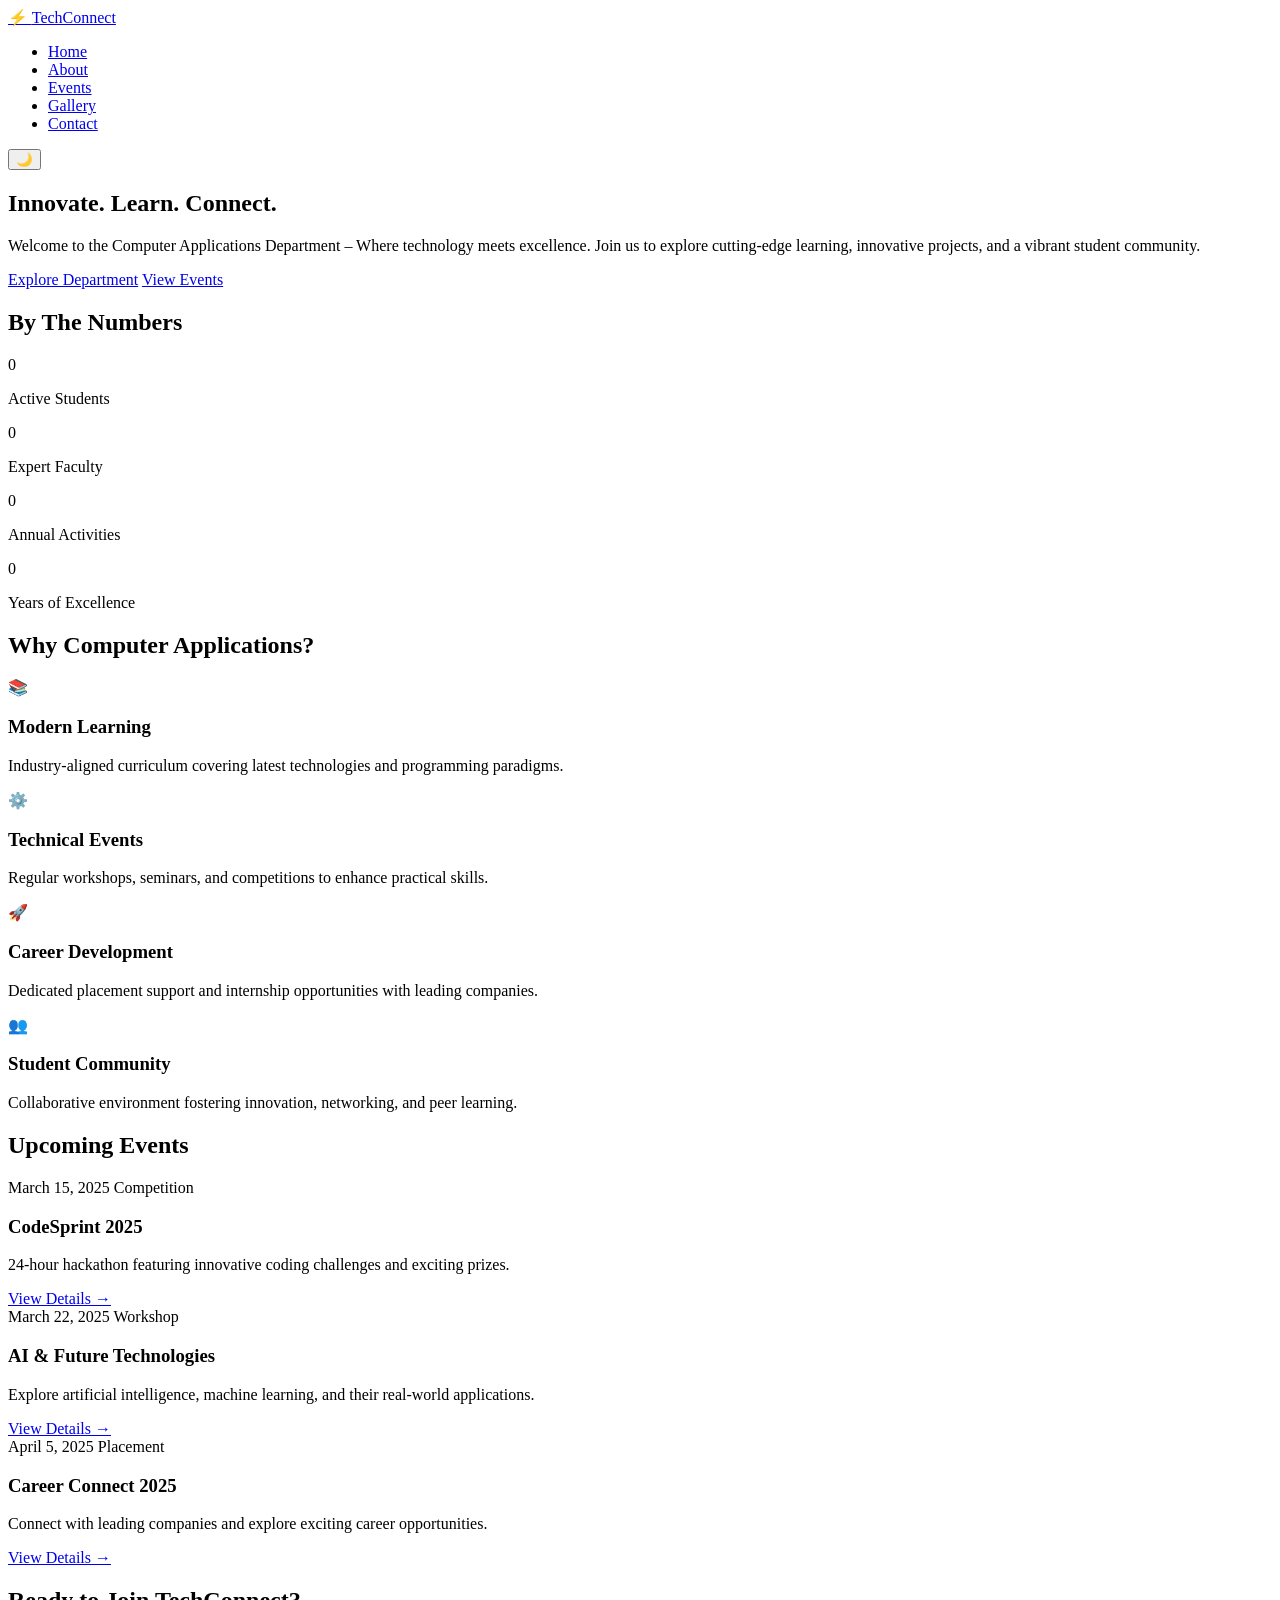
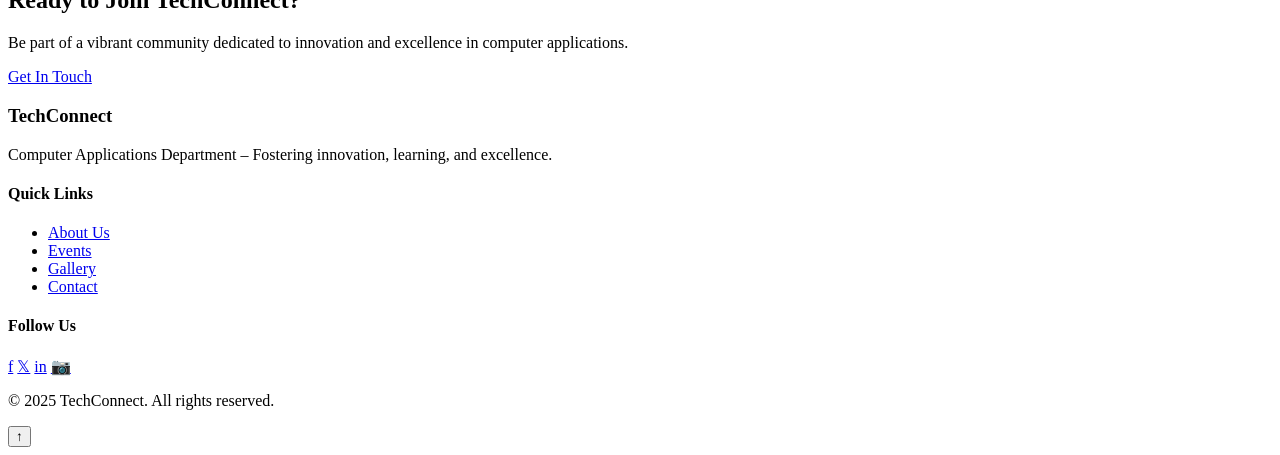
==== index.html @ 6aa0f074 "Add files via upload" ====
<!DOCTYPE html>
<html lang="en">
<head>
    <meta charset="UTF-8">
    <meta name="viewport" content="width=device-width, initial-scale=1.0">
    <meta name="description" content="TechConnect - Interactive Computer Applications Department Website. Explore events, gallery, and join our community.">
    <meta name="keywords" content="Computer Applications, Department, Events, Gallery, Technology">
    <meta property="og:title" content="TechConnect - Computer Applications Department">
    <meta property="og:description" content="Interactive Computer Applications Department Website">
    
    <title>TechConnect - Home | Computer Applications Department</title>
    <link rel="stylesheet" href="css/style.css">
</head>
<body>
    <!-- HEADER / NAVIGATION -->
    <header class="header">
        <nav class="navbar">
            <div class="nav-container">
                <!-- Logo -->
                <div class="nav-logo">
                    <a href="index.html">
                        <span class="logo-icon">⚡</span>
                        <span class="logo-text">TechConnect</span>
                    </a>
                </div>

                <!-- Navigation Links -->
                <ul class="nav-menu">
                    <li class="nav-item">
                        <a href="index.html" class="nav-link active">Home</a>
                    </li>
                    <li class="nav-item">
                        <a href="about.html" class="nav-link">About</a>
                    </li>
                    <li class="nav-item">
                        <a href="events.html" class="nav-link">Events</a>
                    </li>
                    <li class="nav-item">
                        <a href="gallery.html" class="nav-link">Gallery</a>
                    </li>
                    <li class="nav-item">
                        <a href="contact.html" class="nav-link">Contact</a>
                    </li>
                </ul>

                <!-- Theme Toggle Button -->
                <button class="theme-toggle" id="themeToggle" aria-label="Toggle dark mode">
                    🌙
                </button>

                <!-- Hamburger Menu -->
                <div class="hamburger" id="hamburger">
                    <span></span>
                    <span></span>
                    <span></span>
                </div>
            </div>
        </nav>
    </header>

    <main>
        <!-- HERO SECTION -->
        <section class="hero">
            <div class="hero-content">
                <h1 class="hero-title">Innovate. Learn. Connect.</h1>
                <p class="hero-subtitle">Welcome to the Computer Applications Department – Where technology meets excellence. Join us to explore cutting-edge learning, innovative projects, and a vibrant student community.</p>
                <div class="hero-buttons">
                    <a href="about.html" class="btn btn-primary">Explore Department</a>
                    <a href="events.html" class="btn btn-secondary">View Events</a>
                </div>
            </div>
            <div class="hero-visual">
                <div class="tech-animation">
                    <div class="tech-circle"></div>
                    <div class="tech-square"></div>
                    <div class="tech-triangle"></div>
                </div>
            </div>
        </section>

        <!-- STATISTICS SECTION -->
        <section class="statistics">
            <h2 class="section-title">By The Numbers</h2>
            <div class="stats-container">
                <div class="stat-card">
                    <div class="stat-number" data-target="500">0</div>
                    <p class="stat-label">Active Students</p>
                </div>
                <div class="stat-card">
                    <div class="stat-number" data-target="25">0</div>
                    <p class="stat-label">Expert Faculty</p>
                </div>
                <div class="stat-card">
                    <div class="stat-number" data-target="50">0</div>
                    <p class="stat-label">Annual Activities</p>
                </div>
                <div class="stat-card">
                    <div class="stat-number" data-target="10">0</div>
                    <p class="stat-label">Years of Excellence</p>
                </div>
            </div>
        </section>

        <!-- ABOUT PREVIEW SECTION -->
        <section class="about-preview">
            <h2 class="section-title">Why Computer Applications?</h2>
            <div class="preview-cards">
                <div class="preview-card">
                    <div class="card-icon">📚</div>
                    <h3>Modern Learning</h3>
                    <p>Industry-aligned curriculum covering latest technologies and programming paradigms.</p>
                </div>
                <div class="preview-card">
                    <div class="card-icon">⚙️</div>
                    <h3>Technical Events</h3>
                    <p>Regular workshops, seminars, and competitions to enhance practical skills.</p>
                </div>
                <div class="preview-card">
                    <div class="card-icon">🚀</div>
                    <h3>Career Development</h3>
                    <p>Dedicated placement support and internship opportunities with leading companies.</p>
                </div>
                <div class="preview-card">
                    <div class="card-icon">👥</div>
                    <h3>Student Community</h3>
                    <p>Collaborative environment fostering innovation, networking, and peer learning.</p>
                </div>
            </div>
        </section>

        <!-- UPCOMING EVENTS PREVIEW -->
        <section class="events-preview">
            <h2 class="section-title">Upcoming Events</h2>
            <div class="events-container">
                <div class="event-card">
                    <div class="event-image" style="background: linear-gradient(135deg, #667eea 0%, #764ba2 100%);"></div>
                    <div class="event-content">
                        <span class="event-date">March 15, 2025</span>
                        <span class="event-category">Competition</span>
                        <h3>CodeSprint 2025</h3>
                        <p>24-hour hackathon featuring innovative coding challenges and exciting prizes.</p>
                        <a href="events.html" class="btn btn-link">View Details →</a>
                    </div>
                </div>

                <div class="event-card">
                    <div class="event-image" style="background: linear-gradient(135deg, #f093fb 0%, #f5576c 100%);"></div>
                    <div class="event-content">
                        <span class="event-date">March 22, 2025</span>
                        <span class="event-category">Workshop</span>
                        <h3>AI & Future Technologies</h3>
                        <p>Explore artificial intelligence, machine learning, and their real-world applications.</p>
                        <a href="events.html" class="btn btn-link">View Details →</a>
                    </div>
                </div>

                <div class="event-card">
                    <div class="event-image" style="background: linear-gradient(135deg, #4facfe 0%, #00f2fe 100%);"></div>
                    <div class="event-content">
                        <span class="event-date">April 5, 2025</span>
                        <span class="event-category">Placement</span>
                        <h3>Career Connect 2025</h3>
                        <p>Connect with leading companies and explore exciting career opportunities.</p>
                        <a href="events.html" class="btn btn-link">View Details →</a>
                    </div>
                </div>
            </div>
        </section>

        <!-- CTA SECTION -->
        <section class="cta-section">
            <div class="cta-content">
                <h2>Ready to Join TechConnect?</h2>
                <p>Be part of a vibrant community dedicated to innovation and excellence in computer applications.</p>
                <a href="contact.html" class="btn btn-primary btn-large">Get In Touch</a>
            </div>
        </section>
    </main>

    <!-- FOOTER -->
    <footer class="footer">
        <div class="footer-content">
            <div class="footer-section">
                <h3>TechConnect</h3>
                <p>Computer Applications Department – Fostering innovation, learning, and excellence.</p>
            </div>
            <div class="footer-section">
                <h4>Quick Links</h4>
                <ul>
                    <li><a href="about.html">About Us</a></li>
                    <li><a href="events.html">Events</a></li>
                    <li><a href="gallery.html">Gallery</a></li>
                    <li><a href="contact.html">Contact</a></li>
                </ul>
            </div>
            <div class="footer-section">
                <h4>Follow Us</h4>
                <div class="social-links">
                    <a href="#" aria-label="Facebook">f</a>
                    <a href="#" aria-label="Twitter">𝕏</a>
                    <a href="#" aria-label="LinkedIn">in</a>
                    <a href="#" aria-label="Instagram">📷</a>
                </div>
            </div>
        </div>
        <div class="footer-bottom">
            <p>&copy; 2025 TechConnect. All rights reserved.</p>
        </div>
    </footer>

    <!-- Back to Top Button -->
    <button class="back-to-top" id="backToTop" aria-label="Back to top">↑</button>

    <script src="js/main.js"></script>
</body>
</html><script src="js/main.js"></script>
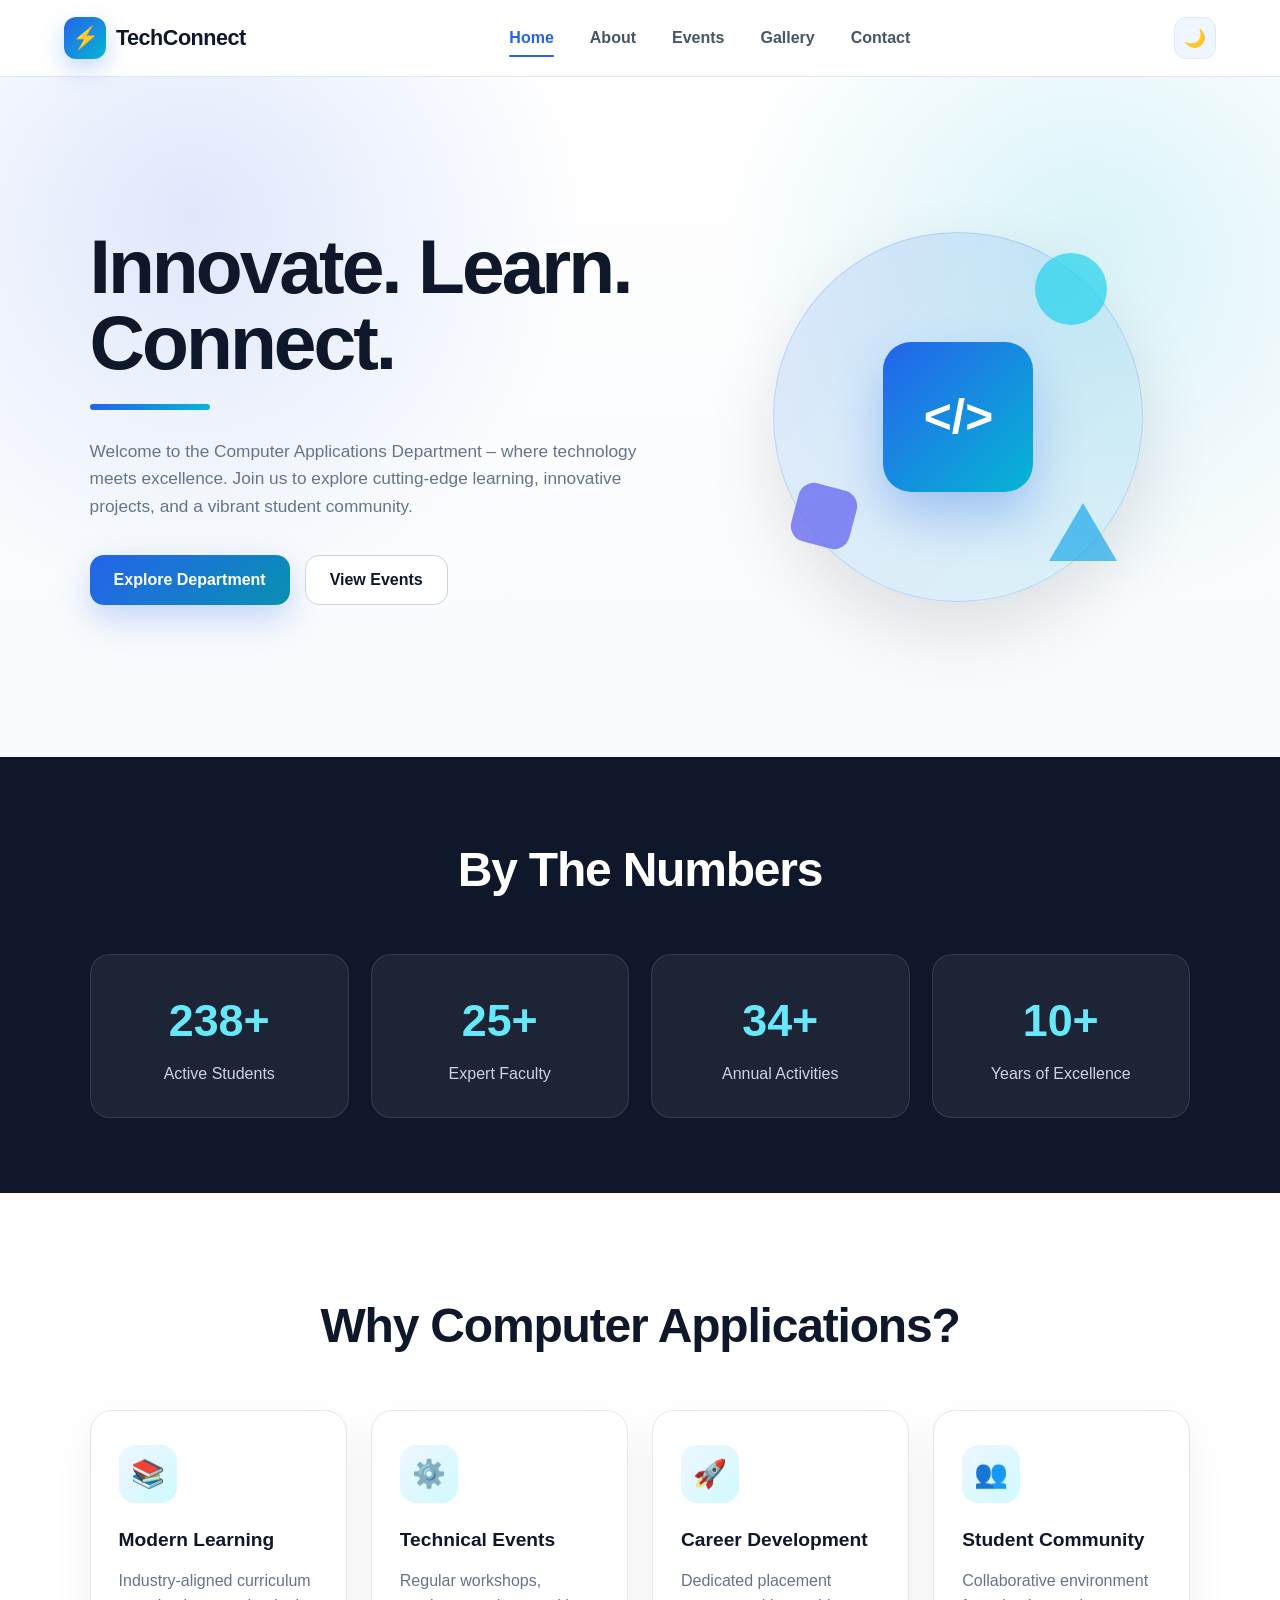
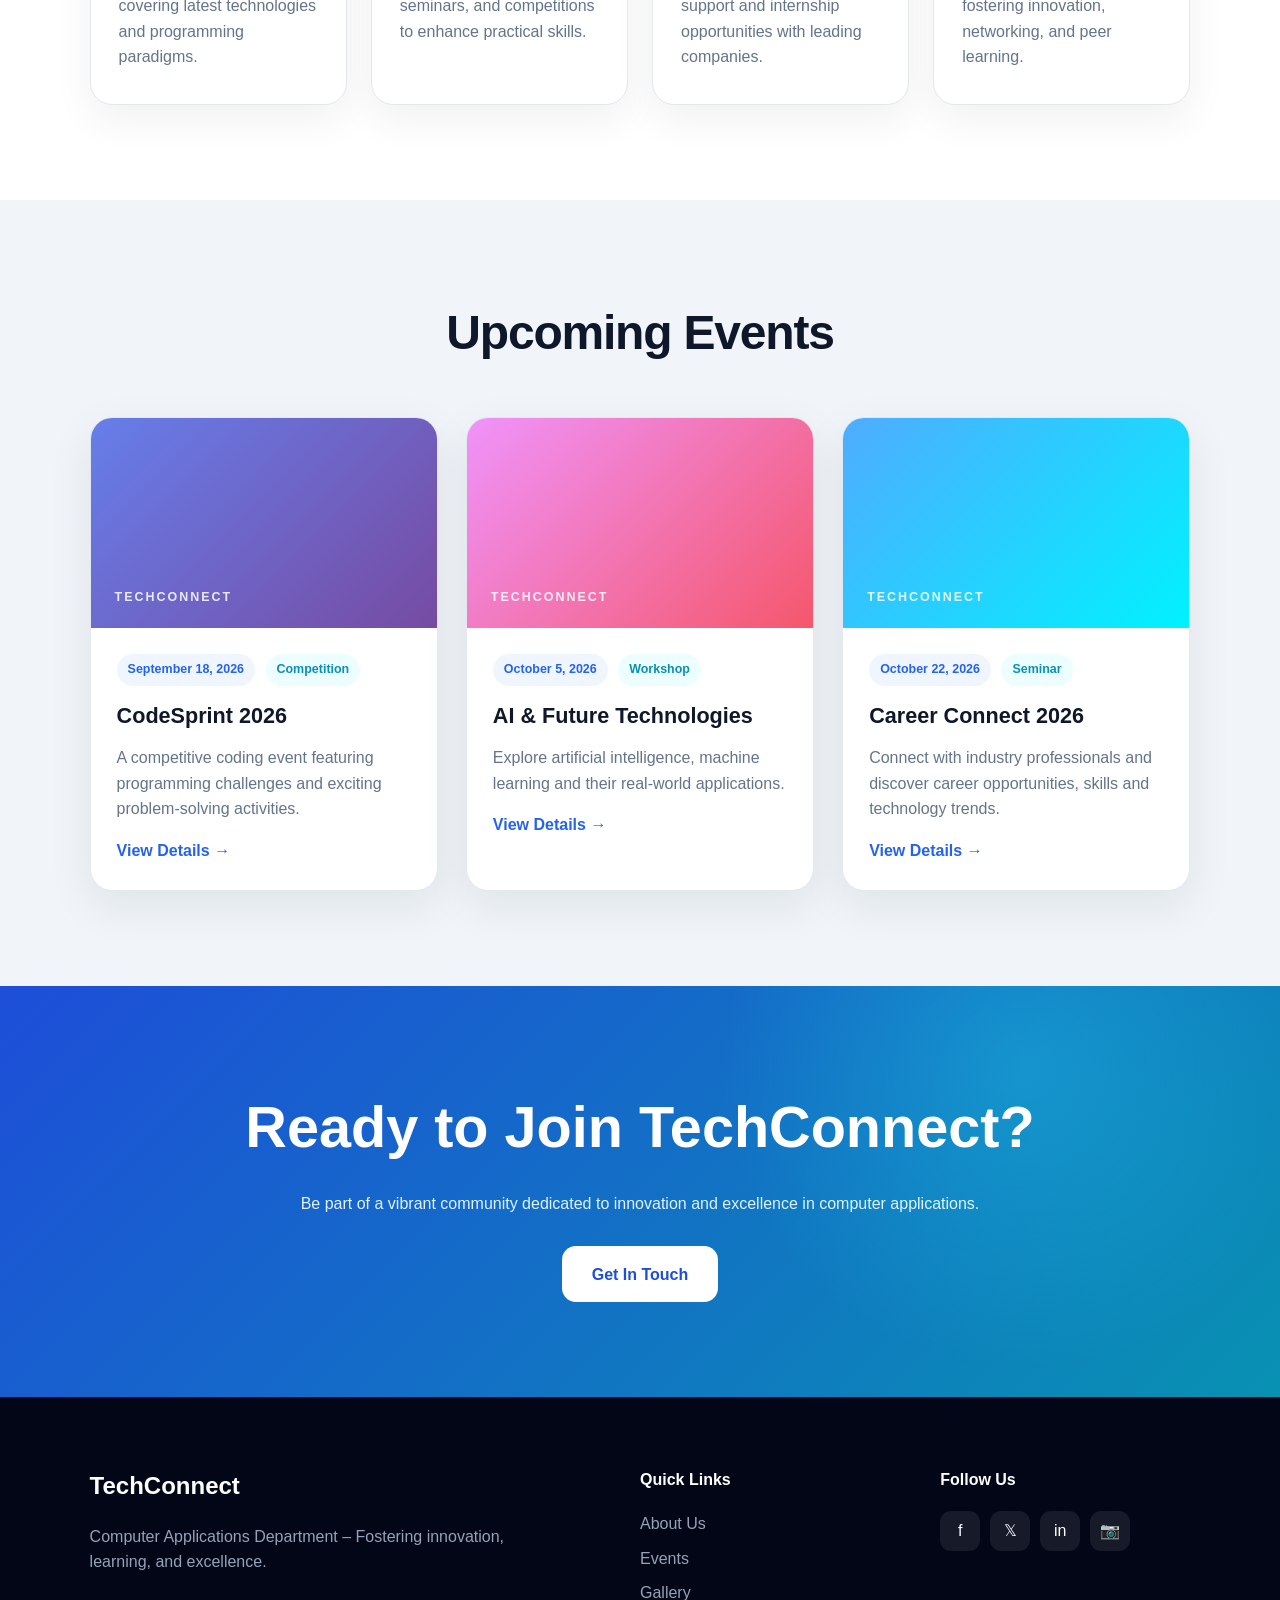
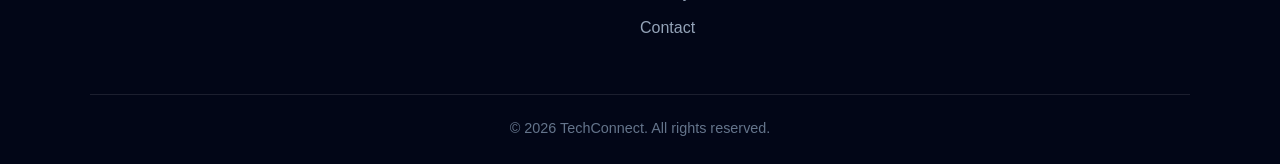
==== commit 3d600d88: "Revise index.html for updated TechConnect layout Updated index.html to reflect new content and struc" ====
--- a/index.html
+++ b/index.html
@@ -1,216 +1,747 @@
 <!DOCTYPE html>
 <html lang="en">
+
 <head>
     <meta charset="UTF-8">
-    <meta name="viewport" content="width=device-width, initial-scale=1.0">
-    <meta name="description" content="TechConnect - Interactive Computer Applications Department Website. Explore events, gallery, and join our community.">
-    <meta name="keywords" content="Computer Applications, Department, Events, Gallery, Technology">
-    <meta property="og:title" content="TechConnect - Computer Applications Department">
-    <meta property="og:description" content="Interactive Computer Applications Department Website">
-    
-    <title>TechConnect - Home | Computer Applications Department</title>
-    <link rel="stylesheet" href="css/style.css">
+
+    <meta
+        name="viewport"
+        content="width=device-width, initial-scale=1.0"
+    >
+
+    <meta
+        name="description"
+        content="TechConnect - Interactive Computer Applications Department Website. Explore events, gallery, and join our community."
+    >
+
+    <meta
+        name="keywords"
+        content="Computer Applications, Department, Events, Gallery, Technology"
+    >
+
+    <meta
+        property="og:title"
+        content="TechConnect - Computer Applications Department"
+    >
+
+    <meta
+        property="og:description"
+        content="Interactive Computer Applications Department Website"
+    >
+
+    <title>
+        TechConnect - Home | Computer Applications Department
+    </title>
+
+    <!-- GitHub Pages CSS -->
+    <link rel="stylesheet" href="style.css">
 </head>
+
+
 <body>
-    <!-- HEADER / NAVIGATION -->
+
+    <!-- ==========================================
+         HEADER / NAVIGATION
+    ========================================== -->
+
     <header class="header">
+
         <nav class="navbar">
+
             <div class="nav-container">
-                <!-- Logo -->
+
+                <!-- LOGO -->
                 <div class="nav-logo">
+
                     <a href="index.html">
-                        <span class="logo-icon">⚡</span>
-                        <span class="logo-text">TechConnect</span>
+
+                        <span class="logo-icon">
+                            ⚡
+                        </span>
+
+                        <span class="logo-text">
+                            TechConnect
+                        </span>
+
                     </a>
-                </div>
-
-                <!-- Navigation Links -->
+
+                </div>
+
+
+                <!-- NAVIGATION LINKS -->
                 <ul class="nav-menu">
+
                     <li class="nav-item">
-                        <a href="index.html" class="nav-link active">Home</a>
-                    </li>
+                        <a
+                            href="index.html"
+                            class="nav-link active"
+                        >
+                            Home
+                        </a>
+                    </li>
+
+
                     <li class="nav-item">
-                        <a href="about.html" class="nav-link">About</a>
-                    </li>
+                        <a
+                            href="about.html"
+                            class="nav-link"
+                        >
+                            About
+                        </a>
+                    </li>
+
+
                     <li class="nav-item">
-                        <a href="events.html" class="nav-link">Events</a>
-                    </li>
+                        <a
+                            href="events.html"
+                            class="nav-link"
+                        >
+                            Events
+                        </a>
+                    </li>
+
+
                     <li class="nav-item">
-                        <a href="gallery.html" class="nav-link">Gallery</a>
-                    </li>
+                        <a
+                            href="gallery.html"
+                            class="nav-link"
+                        >
+                            Gallery
+                        </a>
+                    </li>
+
+
                     <li class="nav-item">
-                        <a href="contact.html" class="nav-link">Contact</a>
-                    </li>
+                        <a
+                            href="contact.html"
+                            class="nav-link"
+                        >
+                            Contact
+                        </a>
+                    </li>
+
                 </ul>
 
-                <!-- Theme Toggle Button -->
-                <button class="theme-toggle" id="themeToggle" aria-label="Toggle dark mode">
+
+                <!-- DARK / LIGHT MODE -->
+                <button
+                    class="theme-toggle"
+                    id="themeToggle"
+                    aria-label="Toggle dark mode"
+                >
                     🌙
                 </button>
 
-                <!-- Hamburger Menu -->
-                <div class="hamburger" id="hamburger">
+
+                <!-- MOBILE MENU -->
+                <div
+                    class="hamburger"
+                    id="hamburger"
+                    aria-label="Open navigation menu"
+                >
+
                     <span></span>
                     <span></span>
                     <span></span>
-                </div>
-            </div>
+
+                </div>
+
+            </div>
+
         </nav>
+
     </header>
 
+
+
     <main>
-        <!-- HERO SECTION -->
+
+        <!-- ==========================================
+             HERO SECTION
+        ========================================== -->
+
         <section class="hero">
+
             <div class="hero-content">
-                <h1 class="hero-title">Innovate. Learn. Connect.</h1>
-                <p class="hero-subtitle">Welcome to the Computer Applications Department – Where technology meets excellence. Join us to explore cutting-edge learning, innovative projects, and a vibrant student community.</p>
+
+                <h1 class="hero-title">
+                    Innovate. Learn. Connect.
+                </h1>
+
+
+                <p class="hero-subtitle">
+                    Welcome to the Computer Applications Department –
+                    where technology meets excellence. Join us to explore
+                    cutting-edge learning, innovative projects, and a
+                    vibrant student community.
+                </p>
+
+
                 <div class="hero-buttons">
-                    <a href="about.html" class="btn btn-primary">Explore Department</a>
-                    <a href="events.html" class="btn btn-secondary">View Events</a>
-                </div>
-            </div>
+
+                    <a
+                        href="about.html"
+                        class="btn btn-primary"
+                    >
+                        Explore Department
+                    </a>
+
+
+                    <a
+                        href="events.html"
+                        class="btn btn-secondary"
+                    >
+                        View Events
+                    </a>
+
+                </div>
+
+            </div>
+
+
+            <!-- HERO VISUAL -->
             <div class="hero-visual">
+
                 <div class="tech-animation">
+
                     <div class="tech-circle"></div>
+
                     <div class="tech-square"></div>
+
                     <div class="tech-triangle"></div>
-                </div>
-            </div>
+
+                </div>
+
+            </div>
+
         </section>
 
-        <!-- STATISTICS SECTION -->
+
+
+        <!-- ==========================================
+             STATISTICS SECTION
+        ========================================== -->
+
         <section class="statistics">
-            <h2 class="section-title">By The Numbers</h2>
+
+            <h2 class="section-title">
+                By The Numbers
+            </h2>
+
+
             <div class="stats-container">
+
                 <div class="stat-card">
-                    <div class="stat-number" data-target="500">0</div>
-                    <p class="stat-label">Active Students</p>
-                </div>
+
+                    <div
+                        class="stat-number"
+                        data-target="500"
+                    >
+                        0
+                    </div>
+
+                    <p class="stat-label">
+                        Active Students
+                    </p>
+
+                </div>
+
+
                 <div class="stat-card">
-                    <div class="stat-number" data-target="25">0</div>
-                    <p class="stat-label">Expert Faculty</p>
-                </div>
+
+                    <div
+                        class="stat-number"
+                        data-target="25"
+                    >
+                        0
+                    </div>
+
+                    <p class="stat-label">
+                        Expert Faculty
+                    </p>
+
+                </div>
+
+
                 <div class="stat-card">
-                    <div class="stat-number" data-target="50">0</div>
-                    <p class="stat-label">Annual Activities</p>
-                </div>
+
+                    <div
+                        class="stat-number"
+                        data-target="50"
+                    >
+                        0
+                    </div>
+
+                    <p class="stat-label">
+                        Annual Activities
+                    </p>
+
+                </div>
+
+
                 <div class="stat-card">
-                    <div class="stat-number" data-target="10">0</div>
-                    <p class="stat-label">Years of Excellence</p>
-                </div>
-            </div>
+
+                    <div
+                        class="stat-number"
+                        data-target="10"
+                    >
+                        0
+                    </div>
+
+                    <p class="stat-label">
+                        Years of Excellence
+                    </p>
+
+                </div>
+
+            </div>
+
         </section>
 
-        <!-- ABOUT PREVIEW SECTION -->
+
+
+        <!-- ==========================================
+             ABOUT PREVIEW
+        ========================================== -->
+
         <section class="about-preview">
-            <h2 class="section-title">Why Computer Applications?</h2>
+
+            <h2 class="section-title">
+                Why Computer Applications?
+            </h2>
+
+
             <div class="preview-cards">
+
                 <div class="preview-card">
-                    <div class="card-icon">📚</div>
-                    <h3>Modern Learning</h3>
-                    <p>Industry-aligned curriculum covering latest technologies and programming paradigms.</p>
-                </div>
+
+                    <div class="card-icon">
+                        📚
+                    </div>
+
+                    <h3>
+                        Modern Learning
+                    </h3>
+
+                    <p>
+                        Industry-aligned curriculum covering latest
+                        technologies and programming paradigms.
+                    </p>
+
+                </div>
+
+
                 <div class="preview-card">
-                    <div class="card-icon">⚙️</div>
-                    <h3>Technical Events</h3>
-                    <p>Regular workshops, seminars, and competitions to enhance practical skills.</p>
-                </div>
+
+                    <div class="card-icon">
+                        ⚙️
+                    </div>
+
+                    <h3>
+                        Technical Events
+                    </h3>
+
+                    <p>
+                        Regular workshops, seminars, and competitions
+                        to enhance practical skills.
+                    </p>
+
+                </div>
+
+
                 <div class="preview-card">
-                    <div class="card-icon">🚀</div>
-                    <h3>Career Development</h3>
-                    <p>Dedicated placement support and internship opportunities with leading companies.</p>
-                </div>
+
+                    <div class="card-icon">
+                        🚀
+                    </div>
+
+                    <h3>
+                        Career Development
+                    </h3>
+
+                    <p>
+                        Dedicated placement support and internship
+                        opportunities with leading companies.
+                    </p>
+
+                </div>
+
+
                 <div class="preview-card">
-                    <div class="card-icon">👥</div>
-                    <h3>Student Community</h3>
-                    <p>Collaborative environment fostering innovation, networking, and peer learning.</p>
-                </div>
-            </div>
+
+                    <div class="card-icon">
+                        👥
+                    </div>
+
+                    <h3>
+                        Student Community
+                    </h3>
+
+                    <p>
+                        Collaborative environment fostering innovation,
+                        networking, and peer learning.
+                    </p>
+
+                </div>
+
+            </div>
+
         </section>
 
-        <!-- UPCOMING EVENTS PREVIEW -->
+
+
+        <!-- ==========================================
+             UPCOMING EVENTS
+        ========================================== -->
+
         <section class="events-preview">
-            <h2 class="section-title">Upcoming Events</h2>
+
+            <h2 class="section-title">
+                Upcoming Events
+            </h2>
+
+
             <div class="events-container">
+
+                <!-- EVENT 1 -->
                 <div class="event-card">
-                    <div class="event-image" style="background: linear-gradient(135deg, #667eea 0%, #764ba2 100%);"></div>
+
+                    <div
+                        class="event-image"
+                        style="
+                            background:
+                            linear-gradient(
+                                135deg,
+                                #667eea 0%,
+                                #764ba2 100%
+                            );
+                        "
+                    >
+                    </div>
+
+
                     <div class="event-content">
-                        <span class="event-date">March 15, 2025</span>
-                        <span class="event-category">Competition</span>
-                        <h3>CodeSprint 2025</h3>
-                        <p>24-hour hackathon featuring innovative coding challenges and exciting prizes.</p>
-                        <a href="events.html" class="btn btn-link">View Details →</a>
-                    </div>
-                </div>
-
+
+                        <span class="event-date">
+                            September 18, 2026
+                        </span>
+
+
+                        <span class="event-category">
+                            Competition
+                        </span>
+
+
+                        <h3>
+                            CodeSprint 2026
+                        </h3>
+
+
+                        <p>
+                            A competitive coding event featuring
+                            programming challenges and exciting
+                            problem-solving activities.
+                        </p>
+
+
+                        <a
+                            href="events.html"
+                            class="btn btn-link"
+                        >
+                            View Details →
+                        </a>
+
+                    </div>
+
+                </div>
+
+
+
+                <!-- EVENT 2 -->
                 <div class="event-card">
-                    <div class="event-image" style="background: linear-gradient(135deg, #f093fb 0%, #f5576c 100%);"></div>
+
+                    <div
+                        class="event-image"
+                        style="
+                            background:
+                            linear-gradient(
+                                135deg,
+                                #f093fb 0%,
+                                #f5576c 100%
+                            );
+                        "
+                    >
+                    </div>
+
+
                     <div class="event-content">
-                        <span class="event-date">March 22, 2025</span>
-                        <span class="event-category">Workshop</span>
-                        <h3>AI & Future Technologies</h3>
-                        <p>Explore artificial intelligence, machine learning, and their real-world applications.</p>
-                        <a href="events.html" class="btn btn-link">View Details →</a>
-                    </div>
-                </div>
-
+
+                        <span class="event-date">
+                            October 5, 2026
+                        </span>
+
+
+                        <span class="event-category">
+                            Workshop
+                        </span>
+
+
+                        <h3>
+                            AI & Future Technologies
+                        </h3>
+
+
+                        <p>
+                            Explore artificial intelligence,
+                            machine learning and their
+                            real-world applications.
+                        </p>
+
+
+                        <a
+                            href="events.html"
+                            class="btn btn-link"
+                        >
+                            View Details →
+                        </a>
+
+                    </div>
+
+                </div>
+
+
+
+                <!-- EVENT 3 -->
                 <div class="event-card">
-                    <div class="event-image" style="background: linear-gradient(135deg, #4facfe 0%, #00f2fe 100%);"></div>
+
+                    <div
+                        class="event-image"
+                        style="
+                            background:
+                            linear-gradient(
+                                135deg,
+                                #4facfe 0%,
+                                #00f2fe 100%
+                            );
+                        "
+                    >
+                    </div>
+
+
                     <div class="event-content">
-                        <span class="event-date">April 5, 2025</span>
-                        <span class="event-category">Placement</span>
-                        <h3>Career Connect 2025</h3>
-                        <p>Connect with leading companies and explore exciting career opportunities.</p>
-                        <a href="events.html" class="btn btn-link">View Details →</a>
-                    </div>
-                </div>
-            </div>
+
+                        <span class="event-date">
+                            October 22, 2026
+                        </span>
+
+
+                        <span class="event-category">
+                            Seminar
+                        </span>
+
+
+                        <h3>
+                            Career Connect 2026
+                        </h3>
+
+
+                        <p>
+                            Connect with industry professionals
+                            and discover career opportunities,
+                            skills and technology trends.
+                        </p>
+
+
+                        <a
+                            href="events.html"
+                            class="btn btn-link"
+                        >
+                            View Details →
+                        </a>
+
+                    </div>
+
+                </div>
+
+            </div>
+
         </section>
 
-        <!-- CTA SECTION -->
+
+
+        <!-- ==========================================
+             CALL TO ACTION
+        ========================================== -->
+
         <section class="cta-section">
+
             <div class="cta-content">
-                <h2>Ready to Join TechConnect?</h2>
-                <p>Be part of a vibrant community dedicated to innovation and excellence in computer applications.</p>
-                <a href="contact.html" class="btn btn-primary btn-large">Get In Touch</a>
-            </div>
+
+                <h2>
+                    Ready to Join TechConnect?
+                </h2>
+
+
+                <p>
+                    Be part of a vibrant community dedicated
+                    to innovation and excellence in computer
+                    applications.
+                </p>
+
+
+                <a
+                    href="contact.html"
+                    class="btn btn-primary btn-large"
+                >
+                    Get In Touch
+                </a>
+
+            </div>
+
         </section>
+
     </main>
 
-    <!-- FOOTER -->
+
+
+    <!-- ==========================================
+         FOOTER
+    ========================================== -->
+
     <footer class="footer">
+
         <div class="footer-content">
+
+            <!-- BRAND -->
             <div class="footer-section">
-                <h3>TechConnect</h3>
-                <p>Computer Applications Department – Fostering innovation, learning, and excellence.</p>
-            </div>
+
+                <h3>
+                    TechConnect
+                </h3>
+
+                <p>
+                    Computer Applications Department –
+                    Fostering innovation, learning,
+                    and excellence.
+                </p>
+
+            </div>
+
+
+            <!-- LINKS -->
             <div class="footer-section">
-                <h4>Quick Links</h4>
+
+                <h4>
+                    Quick Links
+                </h4>
+
                 <ul>
-                    <li><a href="about.html">About Us</a></li>
-                    <li><a href="events.html">Events</a></li>
-                    <li><a href="gallery.html">Gallery</a></li>
-                    <li><a href="contact.html">Contact</a></li>
+
+                    <li>
+                        <a href="about.html">
+                            About Us
+                        </a>
+                    </li>
+
+                    <li>
+                        <a href="events.html">
+                            Events
+                        </a>
+                    </li>
+
+                    <li>
+                        <a href="gallery.html">
+                            Gallery
+                        </a>
+                    </li>
+
+                    <li>
+                        <a href="contact.html">
+                            Contact
+                        </a>
+                    </li>
+
                 </ul>
-            </div>
+
+            </div>
+
+
+            <!-- SOCIAL -->
             <div class="footer-section">
-                <h4>Follow Us</h4>
+
+                <h4>
+                    Follow Us
+                </h4>
+
+
                 <div class="social-links">
-                    <a href="#" aria-label="Facebook">f</a>
-                    <a href="#" aria-label="Twitter">𝕏</a>
-                    <a href="#" aria-label="LinkedIn">in</a>
-                    <a href="#" aria-label="Instagram">📷</a>
-                </div>
-            </div>
+
+                    <a
+                        href="#"
+                        aria-label="Facebook"
+                    >
+                        f
+                    </a>
+
+
+                    <a
+                        href="#"
+                        aria-label="Twitter"
+                    >
+                        𝕏
+                    </a>
+
+
+                    <a
+                        href="#"
+                        aria-label="LinkedIn"
+                    >
+                        in
+                    </a>
+
+
+                    <a
+                        href="#"
+                        aria-label="Instagram"
+                    >
+                        📷
+                    </a>
+
+                </div>
+
+            </div>
+
         </div>
+
+
         <div class="footer-bottom">
-            <p>&copy; 2025 TechConnect. All rights reserved.</p>
+
+            <p>
+                &copy; 2026 TechConnect.
+                All rights reserved.
+            </p>
+
         </div>
+
     </footer>
 
-    <!-- Back to Top Button -->
-    <button class="back-to-top" id="backToTop" aria-label="Back to top">↑</button>
-
-    <script src="js/main.js"></script>
+
+
+    <!-- BACK TO TOP -->
+
+    <button
+        class="back-to-top"
+        id="backToTop"
+        aria-label="Back to top"
+    >
+        ↑
+    </button>
+
+
+
+    <!-- GitHub Pages JavaScript -->
+    <script src="main.js"></script>
+
 </body>
-</html><script src="js/main.js"></script>+
+</html>
--- a/style.css
+++ b/style.css
@@ -0,0 +1,3212 @@
+/* =========================
+   TECHCONNECT - MAIN STYLES
+========================= */
+
+* {
+    margin: 0;
+    padding: 0;
+    box-sizing: border-box;
+}
+
+html {
+    scroll-behavior: smooth;
+}
+
+body {
+    font-family: Arial, Helvetica, sans-serif;
+    background: #f8fafc;
+    color: #0f172a;
+    line-height: 1.6;
+}
+
+a {
+    text-decoration: none;
+    color: inherit;
+}
+
+ul {
+    list-style: none;
+}
+
+img {
+    max-width: 100%;
+    display: block;
+}
+
+/* =========================
+   HEADER / NAVIGATION
+========================= */
+
+.header {
+    position: sticky;
+    top: 0;
+    z-index: 1000;
+    background: rgba(255, 255, 255, 0.95);
+    backdrop-filter: blur(14px);
+    border-bottom: 1px solid #e2e8f0;
+}
+
+.navbar {
+    width: 100%;
+}
+
+.nav-container {
+    max-width: 1200px;
+    margin: auto;
+    min-height: 76px;
+    padding: 0 24px;
+    display: flex;
+    align-items: center;
+    justify-content: space-between;
+}
+
+.nav-logo a {
+    display: flex;
+    align-items: center;
+    gap: 10px;
+    font-size: 1.35rem;
+    font-weight: 800;
+    color: #0f172a;
+}
+
+.logo-icon {
+    width: 42px;
+    height: 42px;
+    display: grid;
+    place-items: center;
+    border-radius: 12px;
+    background: linear-gradient(135deg, #2563eb, #06b6d4);
+    color: #ffffff;
+    box-shadow: 0 10px 24px rgba(37, 99, 235, 0.25);
+}
+
+.logo-text {
+    letter-spacing: -0.5px;
+}
+
+.nav-menu {
+    display: flex;
+    align-items: center;
+    gap: 8px;
+}
+
+.nav-link {
+    position: relative;
+    display: inline-block;
+    padding: 10px 14px;
+    font-weight: 600;
+    color: #475569;
+    transition: 0.3s ease;
+}
+
+.nav-link:hover,
+.nav-link.active {
+    color: #2563eb;
+}
+
+.nav-link::after {
+    content: "";
+    position: absolute;
+    left: 14px;
+    right: 14px;
+    bottom: 4px;
+    height: 2px;
+    background: #2563eb;
+    transform: scaleX(0);
+    transition: 0.3s ease;
+    border-radius: 999px;
+}
+
+.nav-link:hover::after,
+.nav-link.active::after {
+    transform: scaleX(1);
+}
+
+.theme-toggle {
+    width: 42px;
+    height: 42px;
+    border: 1px solid #dbeafe;
+    background: #eff6ff;
+    border-radius: 12px;
+    cursor: pointer;
+    font-size: 1.1rem;
+    transition: 0.3s ease;
+}
+
+.theme-toggle:hover {
+    transform: translateY(-2px);
+    background: #dbeafe;
+}
+
+.hamburger {
+    display: none;
+    width: 42px;
+    height: 42px;
+    border-radius: 12px;
+    cursor: pointer;
+    align-items: center;
+    justify-content: center;
+    flex-direction: column;
+    gap: 5px;
+}
+
+.hamburger span {
+    width: 22px;
+    height: 2px;
+    background: #0f172a;
+    border-radius: 20px;
+}
+
+/* =========================
+   HERO SECTION
+========================= */
+
+.hero {
+    min-height: 680px;
+    padding: 90px 7%;
+    display: grid;
+    grid-template-columns: 1.1fr 0.9fr;
+    align-items: center;
+    gap: 70px;
+    overflow: hidden;
+    background:
+        radial-gradient(circle at 15% 20%, rgba(37, 99, 235, 0.14), transparent 32%),
+        radial-gradient(circle at 85% 25%, rgba(6, 182, 212, 0.15), transparent 30%),
+        linear-gradient(180deg, #ffffff, #f8fafc);
+}
+
+.hero-content {
+    max-width: 700px;
+}
+
+.hero-title {
+    font-size: clamp(3rem, 6vw, 5.7rem);
+    line-height: 0.98;
+    letter-spacing: -3px;
+    margin-bottom: 28px;
+    color: #0f172a;
+}
+
+.hero-title::after {
+    content: "";
+    width: 120px;
+    height: 6px;
+    display: block;
+    margin-top: 24px;
+    background: linear-gradient(90deg, #2563eb, #06b6d4);
+    border-radius: 999px;
+}
+
+.hero-subtitle {
+    max-width: 650px;
+    font-size: 1.08rem;
+    color: #64748b;
+    margin-bottom: 34px;
+}
+
+.hero-buttons {
+    display: flex;
+    flex-wrap: wrap;
+    gap: 15px;
+}
+
+.btn {
+    display: inline-flex;
+    align-items: center;
+    justify-content: center;
+    min-height: 50px;
+    padding: 0 24px;
+    border-radius: 14px;
+    font-weight: 700;
+    transition: 0.3s ease;
+}
+
+.btn-primary {
+    color: white;
+    background: linear-gradient(135deg, #2563eb, #0891b2);
+    box-shadow: 0 14px 35px rgba(37, 99, 235, 0.25);
+}
+
+.btn-primary:hover {
+    transform: translateY(-3px);
+    box-shadow: 0 18px 40px rgba(37, 99, 235, 0.32);
+}
+
+.btn-secondary {
+    color: #0f172a;
+    background: rgba(255, 255, 255, 0.82);
+    border: 1px solid #cbd5e1;
+}
+
+.btn-secondary:hover {
+    transform: translateY(-3px);
+    border-color: #2563eb;
+    color: #2563eb;
+}
+
+.hero-visual {
+    position: relative;
+    min-height: 440px;
+    display: grid;
+    place-items: center;
+}
+
+.tech-animation {
+    position: relative;
+    width: 370px;
+    height: 370px;
+    border-radius: 50%;
+    background: linear-gradient(135deg, rgba(37, 99, 235, 0.14), rgba(6, 182, 212, 0.12));
+    border: 1px solid rgba(37, 99, 235, 0.18);
+    box-shadow: 0 30px 70px rgba(15, 23, 42, 0.12);
+}
+
+.tech-animation::before {
+    content: "</>";
+    position: absolute;
+    inset: 50% auto auto 50%;
+    transform: translate(-50%, -50%);
+    width: 150px;
+    height: 150px;
+    border-radius: 28px;
+    display: grid;
+    place-items: center;
+    font-size: 3rem;
+    font-weight: 800;
+    color: white;
+    background: linear-gradient(135deg, #2563eb, #06b6d4);
+    box-shadow: 0 24px 50px rgba(37, 99, 235, 0.3);
+}
+
+.tech-circle,
+.tech-square,
+.tech-triangle {
+    position: absolute;
+}
+
+.tech-circle {
+    width: 72px;
+    height: 72px;
+    top: 20px;
+    right: 35px;
+    border-radius: 50%;
+    background: #22d3ee;
+    opacity: 0.7;
+    animation: floatOne 5s ease-in-out infinite;
+}
+
+.tech-square {
+    width: 60px;
+    height: 60px;
+    left: 20px;
+    bottom: 55px;
+    border-radius: 16px;
+    background: #6366f1;
+    transform: rotate(15deg);
+    opacity: 0.75;
+    animation: floatTwo 6s ease-in-out infinite;
+}
+
+.tech-triangle {
+    width: 0;
+    height: 0;
+    right: 25px;
+    bottom: 40px;
+    border-left: 34px solid transparent;
+    border-right: 34px solid transparent;
+    border-bottom: 58px solid #0ea5e9;
+    opacity: 0.65;
+    animation: floatOne 7s ease-in-out infinite;
+}
+
+@keyframes floatOne {
+    0%, 100% {
+        transform: translateY(0);
+    }
+    50% {
+        transform: translateY(-18px);
+    }
+}
+
+@keyframes floatTwo {
+    0%, 100% {
+        transform: translateY(0) rotate(15deg);
+    }
+    50% {
+        transform: translateY(-22px) rotate(24deg);
+    }
+}
+
+/* =========================
+   SECTION TITLE
+========================= */
+
+.section-title {
+    text-align: center;
+    font-size: clamp(2rem, 4vw, 3rem);
+    margin-bottom: 45px;
+    color: #0f172a;
+    letter-spacing: -1.2px;
+}
+
+/* =========================
+   STATISTICS
+========================= */
+
+.statistics {
+    padding: 75px 7%;
+    background: #0f172a;
+    color: white;
+}
+
+.statistics .section-title {
+    color: white;
+}
+
+.stats-container {
+    max-width: 1100px;
+    margin: auto;
+    display: grid;
+    grid-template-columns: repeat(4, 1fr);
+    gap: 22px;
+}
+
+.stat-card {
+    padding: 30px 20px;
+    text-align: center;
+    border-radius: 20px;
+    background: rgba(255, 255, 255, 0.06);
+    border: 1px solid rgba(255, 255, 255, 0.1);
+    transition: 0.3s ease;
+}
+
+.stat-card:hover {
+    transform: translateY(-7px);
+    background: rgba(255, 255, 255, 0.1);
+}
+
+.stat-number {
+    font-size: 2.8rem;
+    font-weight: 800;
+    color: #67e8f9;
+}
+
+.stat-number::after {
+    content: "+";
+}
+
+.stat-label {
+    margin-top: 5px;
+    color: #cbd5e1;
+}
+
+/* =========================
+   ABOUT PREVIEW
+========================= */
+
+.about-preview {
+    padding: 95px 7%;
+    background: #ffffff;
+}
+
+.preview-cards {
+    max-width: 1200px;
+    margin: auto;
+    display: grid;
+    grid-template-columns: repeat(4, 1fr);
+    gap: 24px;
+}
+
+.preview-card {
+    position: relative;
+    padding: 34px 28px;
+    border-radius: 22px;
+    background: #ffffff;
+    border: 1px solid #e2e8f0;
+    box-shadow: 0 15px 40px rgba(15, 23, 42, 0.06);
+    transition: 0.35s ease;
+    overflow: hidden;
+}
+
+.preview-card::before {
+    content: "";
+    position: absolute;
+    left: 0;
+    top: 0;
+    width: 100%;
+    height: 4px;
+    background: linear-gradient(90deg, #2563eb, #06b6d4);
+    transform: scaleX(0);
+    transform-origin: left;
+    transition: 0.35s ease;
+}
+
+.preview-card:hover {
+    transform: translateY(-9px);
+    box-shadow: 0 22px 55px rgba(15, 23, 42, 0.11);
+}
+
+.preview-card:hover::before {
+    transform: scaleX(1);
+}
+
+.card-icon {
+    width: 58px;
+    height: 58px;
+    border-radius: 16px;
+    display: grid;
+    place-items: center;
+    margin-bottom: 22px;
+    font-size: 1.7rem;
+    background: linear-gradient(135deg, #eff6ff, #cffafe);
+}
+
+.preview-card h3 {
+    margin-bottom: 12px;
+    font-size: 1.2rem;
+}
+
+.preview-card p {
+    color: #64748b;
+}
+
+/* =========================
+   EVENTS
+========================= */
+
+.events-preview {
+    padding: 95px 7%;
+    background: #f1f5f9;
+}
+
+.events-container {
+    max-width: 1200px;
+    margin: auto;
+    display: grid;
+    grid-template-columns: repeat(3, 1fr);
+    gap: 28px;
+}
+
+.event-card {
+    border-radius: 22px;
+    background: white;
+    overflow: hidden;
+    box-shadow: 0 15px 45px rgba(15, 23, 42, 0.08);
+    border: 1px solid #e2e8f0;
+    transition: 0.35s ease;
+}
+
+.event-card:hover {
+    transform: translateY(-9px);
+    box-shadow: 0 22px 55px rgba(15, 23, 42, 0.13);
+}
+
+.event-image {
+    min-height: 210px;
+    position: relative;
+}
+
+.event-image::after {
+    content: "TECHCONNECT";
+    position: absolute;
+    left: 24px;
+    bottom: 20px;
+    font-size: 0.78rem;
+    font-weight: 800;
+    letter-spacing: 2px;
+    color: rgba(255, 255, 255, 0.85);
+}
+
+.event-content {
+    padding: 26px;
+}
+
+.event-date,
+.event-category {
+    display: inline-block;
+    margin-right: 6px;
+    margin-bottom: 13px;
+    font-size: 0.78rem;
+    font-weight: 700;
+    border-radius: 999px;
+    padding: 6px 11px;
+}
+
+.event-date {
+    background: #eff6ff;
+    color: #2563eb;
+}
+
+.event-category {
+    background: #ecfeff;
+    color: #0891b2;
+}
+
+.event-content h3 {
+    font-size: 1.35rem;
+    margin-bottom: 12px;
+}
+
+.event-content p {
+    color: #64748b;
+    margin-bottom: 16px;
+}
+
+.btn-link {
+    color: #2563eb;
+    padding: 0;
+    min-height: auto;
+}
+
+.btn-link:hover {
+    color: #0891b2;
+}
+
+/* =========================
+   CTA
+========================= */
+
+.cta-section {
+    padding: 95px 7%;
+    background:
+        radial-gradient(circle at 80% 20%, rgba(34, 211, 238, 0.3), transparent 28%),
+        linear-gradient(135deg, #1d4ed8, #0891b2);
+}
+
+.cta-content {
+    max-width: 850px;
+    margin: auto;
+    text-align: center;
+    color: white;
+}
+
+.cta-content h2 {
+    font-size: clamp(2.2rem, 5vw, 3.6rem);
+    margin-bottom: 18px;
+}
+
+.cta-content p {
+    max-width: 680px;
+    margin: 0 auto 30px;
+    color: #e0f2fe;
+}
+
+.btn-large {
+    min-height: 56px;
+    padding: 0 30px;
+    background: white;
+    color: #1d4ed8;
+    box-shadow: none;
+}
+
+.btn-large:hover {
+    background: #f8fafc;
+}
+
+/* =========================
+   FOOTER
+========================= */
+
+.footer {
+    padding: 70px 7% 24px;
+    background: #020617;
+    color: #cbd5e1;
+}
+
+.footer-content {
+    max-width: 1200px;
+    margin: auto;
+    display: grid;
+    grid-template-columns: 2fr 1fr 1fr;
+    gap: 50px;
+}
+
+.footer-section h3,
+.footer-section h4 {
+    color: white;
+    margin-bottom: 18px;
+}
+
+.footer-section h3 {
+    font-size: 1.5rem;
+}
+
+.footer-section p {
+    max-width: 450px;
+    color: #94a3b8;
+}
+
+.footer-section li {
+    margin-bottom: 9px;
+}
+
+.footer-section a {
+    color: #94a3b8;
+    transition: 0.3s ease;
+}
+
+.footer-section a:hover {
+    color: #67e8f9;
+}
+
+.social-links {
+    display: flex;
+    gap: 10px;
+}
+
+.social-links a {
+    width: 40px;
+    height: 40px;
+    display: grid;
+    place-items: center;
+    border-radius: 11px;
+    background: rgba(255, 255, 255, 0.08);
+    color: white;
+}
+
+.social-links a:hover {
+    background: #2563eb;
+    transform: translateY(-3px);
+}
+
+.footer-bottom {
+    max-width: 1200px;
+    margin: 45px auto 0;
+    padding-top: 22px;
+    text-align: center;
+    border-top: 1px solid rgba(255, 255, 255, 0.1);
+    color: #64748b;
+    font-size: 0.9rem;
+}
+
+/* =========================
+   BACK TO TOP BUTTON
+========================= */
+
+.back-to-top {
+    position: fixed;
+    right: 24px;
+    bottom: 24px;
+    width: 46px;
+    height: 46px;
+    border: none;
+    border-radius: 14px;
+    background: #2563eb;
+    color: white;
+    font-size: 1.2rem;
+    cursor: pointer;
+    opacity: 0;
+    visibility: hidden;
+    transform: translateY(15px);
+    transition: 0.3s ease;
+    box-shadow: 0 12px 30px rgba(37, 99, 235, 0.3);
+}
+
+.back-to-top.show {
+    opacity: 1;
+    visibility: visible;
+    transform: translateY(0);
+}
+
+/* =========================
+   DARK MODE
+========================= */
+
+body.dark-mode {
+    background: #020617;
+    color: #e2e8f0;
+}
+
+body.dark-mode .header {
+    background: rgba(2, 6, 23, 0.92);
+    border-color: #1e293b;
+}
+
+body.dark-mode .nav-logo a,
+body.dark-mode .nav-link,
+body.dark-mode .section-title {
+    color: #e2e8f0;
+}
+
+body.dark-mode .nav-link.active,
+body.dark-mode .nav-link:hover {
+    color: #67e8f9;
+}
+
+body.dark-mode .hero {
+    background:
+        radial-gradient(circle at 15% 20%, rgba(37, 99, 235, 0.18), transparent 32%),
+        radial-gradient(circle at 85% 25%, rgba(6, 182, 212, 0.14), transparent 30%),
+        linear-gradient(180deg, #020617, #0f172a);
+}
+
+body.dark-mode .hero-title {
+    color: white;
+}
+
+body.dark-mode .hero-subtitle {
+    color: #94a3b8;
+}
+
+body.dark-mode .about-preview {
+    background: #020617;
+}
+
+body.dark-mode .events-preview {
+    background: #0f172a;
+}
+
+body.dark-mode .preview-card,
+body.dark-mode .event-card {
+    background: #111827;
+    border-color: #1e293b;
+    color: #e2e8f0;
+}
+
+body.dark-mode .preview-card p,
+body.dark-mode .event-content p {
+    color: #94a3b8;
+}
+
+body.dark-mode .hamburger span {
+    background: white;
+}
+
+/* =========================
+   TABLET
+========================= */
+
+@media (max-width: 992px) {
+
+    .hero {
+        grid-template-columns: 1fr;
+        text-align: center;
+        padding-top: 75px;
+    }
+
+    .hero-content {
+        margin: auto;
+    }
+
+    .hero-title::after {
+        margin-left: auto;
+        margin-right: auto;
+    }
+
+    .hero-buttons {
+        justify-content: center;
+    }
+
+    .hero-visual {
+        min-height: 380px;
+    }
+
+    .stats-container {
+        grid-template-columns: repeat(2, 1fr);
+    }
+
+    .preview-cards {
+        grid-template-columns: repeat(2, 1fr);
+    }
+
+    .events-container {
+        grid-template-columns: repeat(2, 1fr);
+    }
+
+    .footer-content {
+        grid-template-columns: 1fr 1fr;
+    }
+}
+
+/* =========================
+   MOBILE
+========================= */
+
+@media (max-width: 768px) {
+
+    .nav-container {
+        min-height: 68px;
+        padding: 0 18px;
+    }
+
+    .nav-menu {
+        position: absolute;
+        top: 68px;
+        left: 0;
+        width: 100%;
+        padding: 18px;
+        flex-direction: column;
+        align-items: stretch;
+        background: white;
+        border-bottom: 1px solid #e2e8f0;
+        transform: translateY(-150%);
+        opacity: 0;
+        visibility: hidden;
+        transition: 0.3s ease;
+    }
+
+    .nav-menu.active {
+        transform: translateY(0);
+        opacity: 1;
+        visibility: visible;
+    }
+
+    body.dark-mode .nav-menu {
+        background: #020617;
+        border-color: #1e293b;
+    }
+
+    .nav-link {
+        width: 100%;
+        padding: 13px 8px;
+    }
+
+    .theme-toggle {
+        margin-left: auto;
+        margin-right: 8px;
+    }
+
+    .hamburger {
+        display: flex;
+    }
+
+    .hero {
+        min-height: auto;
+        padding: 70px 24px;
+        gap: 35px;
+    }
+
+    .hero-title {
+        letter-spacing: -2px;
+    }
+
+    .hero-subtitle {
+        font-size: 1rem;
+    }
+
+    .hero-buttons {
+        flex-direction: column;
+    }
+
+    .btn {
+        width: 100%;
+    }
+
+    .tech-animation {
+        width: 285px;
+        height: 285px;
+    }
+
+    .tech-animation::before {
+        width: 120px;
+        height: 120px;
+        font-size: 2.3rem;
+    }
+
+    .statistics,
+    .about-preview,
+    .events-preview,
+    .cta-section {
+        padding-left: 22px;
+        padding-right: 22px;
+    }
+
+    .stats-container,
+    .preview-cards,
+    .events-container {
+        grid-template-columns: 1fr;
+    }
+
+    .footer-content {
+        grid-template-columns: 1fr;
+    }
+
+    .footer {
+        padding-left: 22px;
+        padding-right: 22px;
+    }
+}
+
+/* =========================
+   SMALL MOBILE
+========================= */
+
+@media (max-width: 480px) {
+
+    .logo-text {
+        font-size: 1.05rem;
+    }
+
+    .hero {
+        padding-top: 55px;
+    }
+
+    .hero-title {
+        font-size: 2.8rem;
+    }
+
+    .tech-animation {
+        width: 240px;
+        height: 240px;
+    }
+
+    .tech-circle {
+        width: 50px;
+        height: 50px;
+    }
+
+    .tech-square {
+        width: 45px;
+        height: 45px;
+    }
+}
+
+/* =========================
+   ACCESSIBILITY
+========================= */
+
+a:focus-visible,
+button:focus-visible {
+    outline: 3px solid #38bdf8;
+    outline-offset: 4px;
+}
+
+@media (prefers-reduced-motion: reduce) {
+
+    *,
+    *::before,
+    *::after {
+        scroll-behavior: auto !important;
+        animation-duration: 0.01ms !important;
+        animation-iteration-count: 1 !important;
+        transition-duration: 0.01ms !important;
+    }
+}
+/* ==========================================
+   ABOUT PAGE
+========================================== */
+
+/* PAGE HERO */
+
+.page-hero {
+    min-height: 470px;
+    padding: 110px 7% 90px;
+    display: flex;
+    align-items: center;
+    justify-content: center;
+    text-align: center;
+
+    background:
+        radial-gradient(
+            circle at 20% 30%,
+            rgba(37, 99, 235, 0.16),
+            transparent 30%
+        ),
+        radial-gradient(
+            circle at 80% 20%,
+            rgba(6, 182, 212, 0.16),
+            transparent 30%
+        ),
+        linear-gradient(
+            180deg,
+            #ffffff,
+            #f1f5f9
+        );
+}
+
+.page-hero-content {
+    max-width: 850px;
+}
+
+.page-tag,
+.section-label {
+    display: inline-block;
+
+    margin-bottom: 16px;
+
+    font-size: 0.78rem;
+    font-weight: 800;
+    letter-spacing: 2px;
+
+    color: #2563eb;
+}
+
+.page-hero h1 {
+    font-size: clamp(
+        3rem,
+        6vw,
+        5.5rem
+    );
+
+    line-height: 1;
+    letter-spacing: -3px;
+
+    margin-bottom: 24px;
+}
+
+.page-hero h1 span {
+    display: block;
+
+    background: linear-gradient(
+        135deg,
+        #2563eb,
+        #06b6d4
+    );
+
+    -webkit-background-clip: text;
+    -webkit-text-fill-color: transparent;
+}
+
+.page-hero p {
+    max-width: 650px;
+
+    margin: auto;
+
+    color: #64748b;
+
+    font-size: 1.08rem;
+}
+
+
+/* ABOUT DETAIL */
+
+.about-detail-section {
+    padding: 100px 7%;
+    background: #ffffff;
+}
+
+.about-detail-container {
+    max-width: 1200px;
+
+    margin: auto;
+
+    display: grid;
+
+    grid-template-columns:
+        1.2fr 0.8fr;
+
+    gap: 70px;
+
+    align-items: center;
+}
+
+.about-detail-content h2 {
+    font-size: clamp(
+        2.2rem,
+        4vw,
+        3.5rem
+    );
+
+    line-height: 1.1;
+
+    letter-spacing: -2px;
+
+    margin-bottom: 24px;
+}
+
+.about-detail-content p {
+    margin-bottom: 18px;
+
+    color: #64748b;
+}
+
+.about-highlight-card {
+    padding: 45px;
+
+    border-radius: 28px;
+
+    color: white;
+
+    background:
+        radial-gradient(
+            circle at 80% 20%,
+            rgba(103, 232, 249, 0.3),
+            transparent 35%
+        ),
+        linear-gradient(
+            145deg,
+            #0f172a,
+            #1e3a8a
+        );
+
+    box-shadow:
+        0 30px 70px
+        rgba(15, 23, 42, 0.18);
+}
+
+.highlight-number {
+    display: block;
+
+    font-size: 4rem;
+    font-weight: 800;
+
+    color: #67e8f9;
+}
+
+.about-highlight-card h3 {
+    font-size: 1.6rem;
+
+    margin-bottom: 15px;
+}
+
+.about-highlight-card p {
+    color: #cbd5e1;
+
+    margin-bottom: 26px;
+}
+
+.highlight-list {
+    display: grid;
+    gap: 11px;
+}
+
+
+/* VISION MISSION */
+
+.vision-mission-section {
+    padding: 90px 7%;
+
+    background: #f1f5f9;
+}
+
+.vision-mission-container {
+    max-width: 1100px;
+
+    margin: auto;
+
+    display: grid;
+
+    grid-template-columns:
+        repeat(2, 1fr);
+
+    gap: 30px;
+}
+
+.vm-card {
+    padding: 45px;
+
+    border-radius: 25px;
+
+    background: white;
+
+    border:
+        1px solid
+        #e2e8f0;
+
+    box-shadow:
+        0 15px 45px
+        rgba(15, 23, 42, 0.06);
+
+    transition: 0.35s ease;
+}
+
+.vm-card:hover {
+    transform:
+        translateY(-8px);
+
+    box-shadow:
+        0 25px 55px
+        rgba(15, 23, 42, 0.12);
+}
+
+.vm-number {
+    display: inline-block;
+
+    margin-bottom: 22px;
+
+    font-size: 0.9rem;
+    font-weight: 800;
+
+    color: #2563eb;
+}
+
+.vm-card h2 {
+    font-size: 2rem;
+
+    margin-bottom: 15px;
+}
+
+.vm-card p {
+    color: #64748b;
+}
+
+
+/* OBJECTIVES */
+
+.objectives-section {
+    padding: 100px 7%;
+
+    background: white;
+}
+
+.objectives-container {
+    max-width: 1200px;
+
+    margin: auto;
+}
+
+.section-heading {
+    max-width: 700px;
+
+    margin: 0 auto 50px;
+
+    text-align: center;
+}
+
+.section-description {
+    color: #64748b;
+}
+
+.objectives-grid {
+    display: grid;
+
+    grid-template-columns:
+        repeat(3, 1fr);
+
+    gap: 24px;
+}
+
+.objective-card {
+    padding: 32px;
+
+    border-radius: 22px;
+
+    border: 1px solid #e2e8f0;
+
+    background:
+        linear-gradient(
+            180deg,
+            #ffffff,
+            #f8fafc
+        );
+
+    transition: 0.35s ease;
+}
+
+.objective-card:hover {
+    transform:
+        translateY(-8px);
+
+    box-shadow:
+        0 20px 50px
+        rgba(15, 23, 42, 0.09);
+
+    border-color:
+        #bfdbfe;
+}
+
+.objective-card span {
+    display: inline-flex;
+
+    width: 45px;
+    height: 45px;
+
+    align-items: center;
+    justify-content: center;
+
+    margin-bottom: 20px;
+
+    border-radius: 13px;
+
+    font-weight: 800;
+
+    color: #2563eb;
+
+    background:
+        #eff6ff;
+}
+
+.objective-card h3 {
+    margin-bottom: 10px;
+}
+
+.objective-card p {
+    color: #64748b;
+}
+
+
+/* PROGRAMS */
+
+.programs-section {
+    padding: 100px 7%;
+
+    background: #0f172a;
+
+    color: white;
+}
+
+.programs-section
+.section-title {
+    color: white;
+}
+
+.program-grid {
+    max-width: 1200px;
+
+    margin: auto;
+
+    display: grid;
+
+    grid-template-columns:
+        repeat(4, 1fr);
+
+    gap: 22px;
+}
+
+.program-card {
+    padding: 32px 26px;
+
+    border-radius: 22px;
+
+    background:
+        rgba(
+            255,
+            255,
+            255,
+            0.06
+        );
+
+    border:
+        1px solid
+        rgba(
+            255,
+            255,
+            255,
+            0.09
+        );
+
+    transition: 0.35s ease;
+}
+
+.program-card:hover {
+    transform:
+        translateY(-8px);
+
+    background:
+        rgba(
+            255,
+            255,
+            255,
+            0.1
+        );
+}
+
+.program-icon {
+    width: 58px;
+    height: 58px;
+
+    margin-bottom: 20px;
+
+    display: grid;
+    place-items: center;
+
+    border-radius: 16px;
+
+    font-size: 1.6rem;
+
+    background:
+        rgba(
+            103,
+            232,
+            249,
+            0.12
+        );
+}
+
+.program-card h3 {
+    margin-bottom: 12px;
+}
+
+.program-card p {
+    color: #cbd5e1;
+}
+
+
+/* FACILITIES */
+
+.facilities-section {
+    padding: 100px 7%;
+
+    background: #f8fafc;
+}
+
+.facilities-container {
+    max-width: 1150px;
+
+    margin: auto;
+
+    display: grid;
+
+    grid-template-columns:
+        0.8fr 1.2fr;
+
+    gap: 70px;
+
+    align-items: start;
+}
+
+.facilities-content h2 {
+    font-size: clamp(
+        2.2rem,
+        4vw,
+        3.4rem
+    );
+
+    line-height: 1.12;
+
+    letter-spacing: -2px;
+
+    margin-bottom: 20px;
+}
+
+.facilities-content p {
+    color: #64748b;
+}
+
+.facility-list {
+    display: grid;
+
+    gap: 18px;
+}
+
+.facility-item {
+    display: flex;
+
+    gap: 20px;
+
+    padding: 26px;
+
+    border-radius: 20px;
+
+    background: white;
+
+    border: 1px solid #e2e8f0;
+
+    transition: 0.3s ease;
+}
+
+.facility-item:hover {
+    transform:
+        translateX(8px);
+
+    box-shadow:
+        0 15px 40px
+        rgba(15, 23, 42, 0.07);
+}
+
+.facility-item > span {
+    flex-shrink: 0;
+
+    width: 45px;
+    height: 45px;
+
+    display: grid;
+    place-items: center;
+
+    border-radius: 12px;
+
+    font-weight: 800;
+
+    color: #2563eb;
+
+    background: #eff6ff;
+}
+
+.facility-item h3 {
+    margin-bottom: 7px;
+}
+
+.facility-item p {
+    color: #64748b;
+}
+
+
+/* HOD SECTION */
+
+.hod-section {
+    padding: 100px 7%;
+
+    background: white;
+}
+
+.hod-container {
+    max-width: 950px;
+
+    margin: auto;
+
+    display: grid;
+
+    grid-template-columns:
+        180px 1fr;
+
+    gap: 50px;
+
+    align-items: center;
+}
+
+.hod-avatar {
+    width: 180px;
+    height: 180px;
+
+    display: grid;
+    place-items: center;
+
+    border-radius: 35px;
+
+    font-size: 2.2rem;
+    font-weight: 800;
+
+    color: white;
+
+    background:
+        linear-gradient(
+            135deg,
+            #2563eb,
+            #06b6d4
+        );
+
+    box-shadow:
+        0 25px 55px
+        rgba(37, 99, 235, 0.22);
+}
+
+.hod-content h2 {
+    margin-bottom: 18px;
+
+    font-size: 2.2rem;
+}
+
+.hod-content blockquote {
+    margin-bottom: 20px;
+
+    font-size: 1.15rem;
+
+    color: #475569;
+
+    font-style: italic;
+
+    line-height: 1.8;
+}
+
+.hod-name {
+    font-weight: 800;
+}
+
+.hod-role {
+    color: #64748b;
+
+    font-size: 0.9rem;
+}
+
+
+/* ABOUT CTA */
+
+.about-cta-buttons {
+    display: flex;
+
+    justify-content: center;
+
+    flex-wrap: wrap;
+
+    gap: 15px;
+}
+
+.about-outline-btn {
+    color: white;
+
+    border:
+        1px solid
+        rgba(
+            255,
+            255,
+            255,
+            0.6
+        );
+
+    background:
+        transparent;
+}
+
+.about-outline-btn:hover {
+    background: white;
+
+    color: #2563eb;
+}
+
+
+/* ABOUT DARK MODE */
+
+body.dark-mode
+.page-hero {
+    background:
+        radial-gradient(
+            circle at 20% 30%,
+            rgba(37, 99, 235, 0.2),
+            transparent 30%
+        ),
+        linear-gradient(
+            180deg,
+            #020617,
+            #0f172a
+        );
+}
+
+body.dark-mode
+.page-hero h1 {
+    color: white;
+}
+
+body.dark-mode
+.page-hero p {
+    color: #94a3b8;
+}
+
+body.dark-mode
+.about-detail-section,
+body.dark-mode
+.objectives-section,
+body.dark-mode
+.hod-section {
+    background: #020617;
+}
+
+body.dark-mode
+.vision-mission-section,
+body.dark-mode
+.facilities-section {
+    background: #0f172a;
+}
+
+body.dark-mode
+.vm-card,
+body.dark-mode
+.objective-card,
+body.dark-mode
+.facility-item {
+    background: #111827;
+
+    border-color: #1e293b;
+
+    color: #e2e8f0;
+}
+
+body.dark-mode
+.about-detail-content p,
+body.dark-mode
+.vm-card p,
+body.dark-mode
+.objective-card p,
+body.dark-mode
+.facility-item p,
+body.dark-mode
+.facilities-content p,
+body.dark-mode
+.hod-content blockquote,
+body.dark-mode
+.hod-role {
+    color: #94a3b8;
+}
+
+
+/* ABOUT RESPONSIVE */
+
+@media (max-width: 992px) {
+
+    .about-detail-container,
+    .facilities-container {
+        grid-template-columns:
+            1fr;
+    }
+
+    .objectives-grid {
+        grid-template-columns:
+            repeat(2, 1fr);
+    }
+
+    .program-grid {
+        grid-template-columns:
+            repeat(2, 1fr);
+    }
+}
+
+
+@media (max-width: 768px) {
+
+    .page-hero {
+        min-height: 400px;
+
+        padding:
+            90px 22px
+            70px;
+    }
+
+    .about-detail-section,
+    .vision-mission-section,
+    .objectives-section,
+    .programs-section,
+    .facilities-section,
+    .hod-section {
+        padding:
+            75px 22px;
+    }
+
+    .vision-mission-container,
+    .objectives-grid,
+    .program-grid {
+        grid-template-columns:
+            1fr;
+    }
+
+    .about-highlight-card,
+    .vm-card {
+        padding: 32px;
+    }
+
+    .hod-container {
+        grid-template-columns:
+            1fr;
+
+        text-align: center;
+    }
+
+    .hod-avatar {
+        margin: auto;
+    }
+}/* ==========================================
+   EVENTS PAGE
+========================================== */
+
+.featured-event-section {
+    padding: 95px 7%;
+    background: #ffffff;
+}
+
+.featured-event-container {
+    max-width: 1150px;
+    margin: auto;
+    padding: 55px;
+
+    display: grid;
+    grid-template-columns: 1.2fr 0.8fr;
+    gap: 50px;
+    align-items: center;
+
+    border-radius: 30px;
+
+    color: white;
+
+    background:
+        radial-gradient(
+            circle at 85% 20%,
+            rgba(34, 211, 238, 0.3),
+            transparent 32%
+        ),
+        linear-gradient(
+            135deg,
+            #0f172a,
+            #1d4ed8
+        );
+
+    box-shadow:
+        0 30px 70px
+        rgba(15, 23, 42, 0.18);
+}
+
+.featured-label {
+    display: inline-block;
+    margin-bottom: 16px;
+
+    font-size: 0.75rem;
+    font-weight: 800;
+    letter-spacing: 2px;
+
+    color: #67e8f9;
+}
+
+.featured-event-content h2 {
+    font-size: clamp(2.2rem, 4vw, 3.7rem);
+    line-height: 1.08;
+    margin-bottom: 18px;
+}
+
+.featured-event-content p {
+    color: #cbd5e1;
+    margin-bottom: 23px;
+}
+
+.featured-meta {
+    display: flex;
+    flex-wrap: wrap;
+    gap: 12px;
+
+    margin-bottom: 28px;
+}
+
+.featured-meta span {
+    padding: 8px 13px;
+
+    border-radius: 999px;
+
+    background:
+        rgba(255, 255, 255, 0.1);
+
+    font-size: 0.88rem;
+}
+
+.countdown-card {
+    padding: 32px;
+
+    border-radius: 24px;
+
+    background:
+        rgba(255, 255, 255, 0.1);
+
+    border:
+        1px solid
+        rgba(255, 255, 255, 0.12);
+
+    backdrop-filter: blur(10px);
+}
+
+.countdown-label {
+    display: block;
+
+    margin-bottom: 20px;
+
+    text-align: center;
+
+    font-size: 0.75rem;
+    letter-spacing: 2px;
+    font-weight: 800;
+
+    color: #67e8f9;
+}
+
+.countdown {
+    display: grid;
+
+    grid-template-columns:
+        repeat(4, 1fr);
+
+    gap: 10px;
+}
+
+.countdown div {
+    padding: 18px 8px;
+
+    text-align: center;
+
+    border-radius: 16px;
+
+    background:
+        rgba(255, 255, 255, 0.08);
+}
+
+.countdown strong {
+    display: block;
+
+    font-size: 2rem;
+}
+
+.countdown span {
+    font-size: 0.78rem;
+
+    color: #cbd5e1;
+}
+
+
+/* EVENT FILTER SECTION */
+
+.all-events-section {
+    padding: 100px 7%;
+    background: #f8fafc;
+}
+
+.events-page-container {
+    max-width: 1200px;
+    margin: auto;
+}
+
+.event-filter {
+    display: flex;
+    justify-content: center;
+    flex-wrap: wrap;
+
+    gap: 10px;
+
+    margin-bottom: 45px;
+}
+
+.filter-btn {
+    padding: 11px 19px;
+
+    border-radius: 999px;
+
+    border:
+        1px solid #cbd5e1;
+
+    background: white;
+
+    color: #475569;
+
+    font-weight: 700;
+
+    cursor: pointer;
+
+    transition: 0.3s ease;
+}
+
+.filter-btn:hover,
+.filter-btn.active {
+    color: white;
+
+    background:
+        linear-gradient(
+            135deg,
+            #2563eb,
+            #0891b2
+        );
+
+    border-color: transparent;
+}
+
+.events-page-grid {
+    display: grid;
+
+    grid-template-columns:
+        repeat(3, 1fr);
+
+    gap: 27px;
+}
+
+.full-event-card {
+    overflow: hidden;
+
+    border-radius: 23px;
+
+    background: white;
+
+    border:
+        1px solid
+        #e2e8f0;
+
+    box-shadow:
+        0 15px 40px
+        rgba(15, 23, 42, 0.07);
+
+    transition:
+        transform 0.35s ease,
+        opacity 0.3s ease,
+        box-shadow 0.35s ease;
+}
+
+.full-event-card:hover {
+    transform:
+        translateY(-8px);
+
+    box-shadow:
+        0 25px 55px
+        rgba(15, 23, 42, 0.13);
+}
+
+.full-event-card.hide-event {
+    display: none;
+}
+
+.full-event-image {
+    height: 220px;
+
+    position: relative;
+}
+
+.event-gradient-one {
+    background:
+        linear-gradient(
+            135deg,
+            #4f46e5,
+            #06b6d4
+        );
+}
+
+.event-gradient-two {
+    background:
+        linear-gradient(
+            135deg,
+            #7c3aed,
+            #ec4899
+        );
+}
+
+.event-gradient-three {
+    background:
+        linear-gradient(
+            135deg,
+            #2563eb,
+            #14b8a6
+        );
+}
+
+.event-gradient-four {
+    background:
+        linear-gradient(
+            135deg,
+            #0f172a,
+            #2563eb
+        );
+}
+
+.event-gradient-five {
+    background:
+        linear-gradient(
+            135deg,
+            #0891b2,
+            #38bdf8
+        );
+}
+
+.event-gradient-six {
+    background:
+        linear-gradient(
+            135deg,
+            #e11d48,
+            #f59e0b
+        );
+}
+
+.event-gradient-seven {
+    background:
+        linear-gradient(
+            135deg,
+            #4338ca,
+            #8b5cf6
+        );
+}
+
+.event-gradient-eight {
+    background:
+        linear-gradient(
+            135deg,
+            #0f766e,
+            #22c55e
+        );
+}
+
+.event-gradient-nine {
+    background:
+        linear-gradient(
+            135deg,
+            #ea580c,
+            #eab308
+        );
+}
+
+.event-badge {
+    position: absolute;
+
+    top: 18px;
+    left: 18px;
+
+    padding: 7px 12px;
+
+    border-radius: 999px;
+
+    color: white;
+
+    font-size: 0.75rem;
+    font-weight: 800;
+
+    background:
+        rgba(15, 23, 42, 0.55);
+
+    backdrop-filter: blur(7px);
+}
+
+.event-date-box {
+    position: absolute;
+
+    right: 18px;
+    bottom: 18px;
+
+    width: 68px;
+    height: 73px;
+
+    display: flex;
+    flex-direction: column;
+    align-items: center;
+    justify-content: center;
+
+    border-radius: 17px;
+
+    color: #0f172a;
+
+    background: white;
+
+    box-shadow:
+        0 15px 35px
+        rgba(15, 23, 42, 0.18);
+}
+
+.event-date-box strong {
+    font-size: 1.7rem;
+    line-height: 1;
+}
+
+.event-date-box span {
+    margin-top: 4px;
+
+    font-size: 0.72rem;
+    font-weight: 800;
+
+    color: #2563eb;
+}
+
+.full-event-content {
+    padding: 27px;
+}
+
+.full-event-content h3 {
+    margin-bottom: 12px;
+
+    font-size: 1.3rem;
+}
+
+.full-event-content p {
+    color: #64748b;
+
+    margin-bottom: 17px;
+}
+
+.event-meta {
+    font-size: 0.82rem;
+
+    color: #2563eb !important;
+
+    font-weight: 700;
+}
+
+.event-details-btn {
+    border: none;
+
+    background: transparent;
+
+    color: #2563eb;
+
+    padding: 0;
+
+    font-size: 0.95rem;
+    font-weight: 800;
+
+    cursor: pointer;
+
+    transition: 0.3s ease;
+}
+
+.event-details-btn:hover {
+    color: #0891b2;
+}
+
+
+/* EXPERIENCE */
+
+.event-experience {
+    padding: 100px 7%;
+    background: #ffffff;
+}
+
+.event-experience-container {
+    max-width: 1100px;
+    margin: auto;
+
+    display: grid;
+
+    grid-template-columns:
+        1fr 1fr;
+
+    gap: 70px;
+
+    align-items: center;
+}
+
+.event-experience h2 {
+    font-size: clamp(2.1rem, 4vw, 3.4rem);
+
+    line-height: 1.12;
+
+    margin-bottom: 18px;
+}
+
+.event-experience p {
+    color: #64748b;
+}
+
+.event-benefits {
+    display: grid;
+
+    grid-template-columns:
+        repeat(2, 1fr);
+
+    gap: 16px;
+}
+
+.event-benefits div {
+    padding: 25px;
+
+    border-radius: 20px;
+
+    background: #f8fafc;
+
+    border:
+        1px solid
+        #e2e8f0;
+}
+
+.event-benefits strong {
+    display: block;
+
+    margin-bottom: 10px;
+
+    font-size: 1.7rem;
+
+    color: #2563eb;
+}
+
+.event-benefits span {
+    font-weight: 700;
+}
+
+
+/* EVENTS DARK MODE */
+
+body.dark-mode
+.featured-event-section,
+body.dark-mode
+.event-experience {
+    background: #020617;
+}
+
+body.dark-mode
+.all-events-section {
+    background: #0f172a;
+}
+
+body.dark-mode
+.full-event-card,
+body.dark-mode
+.filter-btn,
+body.dark-mode
+.event-benefits div {
+    background: #111827;
+
+    border-color: #1e293b;
+
+    color: #e2e8f0;
+}
+
+body.dark-mode
+.full-event-content p,
+body.dark-mode
+.event-experience p {
+    color: #94a3b8;
+}
+
+
+/* EVENTS RESPONSIVE */
+
+@media (max-width: 992px) {
+
+    .featured-event-container,
+    .event-experience-container {
+        grid-template-columns: 1fr;
+    }
+
+    .events-page-grid {
+        grid-template-columns:
+            repeat(2, 1fr);
+    }
+}
+
+
+@media (max-width: 768px) {
+
+    .featured-event-section,
+    .all-events-section,
+    .event-experience {
+        padding:
+            75px 22px;
+    }
+
+    .featured-event-container {
+        padding: 32px;
+    }
+
+    .countdown {
+        grid-template-columns:
+            repeat(2, 1fr);
+    }
+
+    .events-page-grid {
+        grid-template-columns: 1fr;
+    }
+
+    .event-benefits {
+        grid-template-columns: 1fr;
+    }
+}
+/* ==========================================
+   GALLERY PAGE
+========================================== */
+
+.gallery-section {
+    padding: 100px 7%;
+    background: #ffffff;
+}
+
+.gallery-container {
+    max-width: 1200px;
+    margin: auto;
+}
+
+.gallery-filter {
+    display: flex;
+    justify-content: center;
+    flex-wrap: wrap;
+    gap: 10px;
+    margin-bottom: 45px;
+}
+
+.gallery-filter-btn {
+    padding: 11px 19px;
+    border-radius: 999px;
+    border: 1px solid #cbd5e1;
+    background: white;
+    color: #475569;
+    font-weight: 700;
+    cursor: pointer;
+    transition: 0.3s ease;
+}
+
+.gallery-filter-btn:hover,
+.gallery-filter-btn.active {
+    color: white;
+    background: linear-gradient(135deg, #2563eb, #0891b2);
+    border-color: transparent;
+}
+
+
+/* Gallery Grid */
+
+.gallery-grid {
+    display: grid;
+    grid-template-columns: repeat(3, 1fr);
+    grid-auto-rows: 280px;
+    gap: 20px;
+}
+
+.gallery-item {
+    position: relative;
+    overflow: hidden;
+    border-radius: 22px;
+    cursor: pointer;
+    background: #e2e8f0;
+    box-shadow: 0 15px 40px rgba(15, 23, 42, 0.08);
+    transition: 0.35s ease;
+}
+
+.gallery-item.gallery-large {
+    grid-column: span 2;
+}
+
+.gallery-item.gallery-tall {
+    grid-row: span 2;
+}
+
+.gallery-item img {
+    width: 100%;
+    height: 100%;
+    object-fit: cover;
+    transition: transform 0.6s ease;
+}
+
+.gallery-item:hover {
+    transform: translateY(-5px);
+    box-shadow: 0 22px 55px rgba(15, 23, 42, 0.15);
+}
+
+.gallery-item:hover img {
+    transform: scale(1.08);
+}
+
+.gallery-item.hide-gallery-item {
+    display: none;
+}
+
+
+/* Gallery Overlay */
+
+.gallery-overlay {
+    position: absolute;
+    inset: auto 0 0 0;
+    padding: 60px 24px 22px;
+    color: white;
+
+    background:
+        linear-gradient(
+            to top,
+            rgba(2, 6, 23, 0.9),
+            rgba(2, 6, 23, 0)
+        );
+}
+
+.gallery-overlay span {
+    display: inline-block;
+    margin-bottom: 5px;
+    font-size: 0.73rem;
+    text-transform: uppercase;
+    letter-spacing: 1.5px;
+    color: #67e8f9;
+    font-weight: 800;
+}
+
+.gallery-overlay h3 {
+    font-size: 1.25rem;
+}
+
+
+/* Gallery Highlight */
+
+.gallery-highlight-section {
+    padding: 90px 7%;
+    background: #f1f5f9;
+}
+
+.gallery-highlight-container {
+    max-width: 1100px;
+    margin: auto;
+
+    display: flex;
+    justify-content: space-between;
+    align-items: center;
+    gap: 50px;
+
+    padding: 50px;
+
+    border-radius: 28px;
+
+    background: white;
+    border: 1px solid #e2e8f0;
+
+    box-shadow:
+        0 20px 55px
+        rgba(15, 23, 42, 0.07);
+}
+
+.gallery-highlight-container h2 {
+    margin-bottom: 15px;
+    font-size: clamp(2rem, 4vw, 3rem);
+}
+
+.gallery-highlight-container p {
+    max-width: 650px;
+    color: #64748b;
+}
+
+
+/* ==========================================
+   GALLERY LIGHTBOX
+========================================== */
+
+.lightbox {
+    position: fixed;
+    inset: 0;
+    z-index: 5000;
+
+    display: flex;
+    align-items: center;
+    justify-content: center;
+
+    padding: 40px;
+
+    background: rgba(2, 6, 23, 0.94);
+
+    opacity: 0;
+    visibility: hidden;
+
+    transition: 0.3s ease;
+}
+
+.lightbox.active {
+    opacity: 1;
+    visibility: visible;
+}
+
+.lightbox-content {
+    width: min(900px, 82vw);
+    text-align: center;
+}
+
+.lightbox-content img {
+    width: 100%;
+    max-height: 72vh;
+    object-fit: contain;
+    border-radius: 18px;
+}
+
+.lightbox-content h3 {
+    margin-top: 18px;
+    color: white;
+    font-size: 1.25rem;
+}
+
+.lightbox-close {
+    position: absolute;
+    top: 24px;
+    right: 28px;
+
+    width: 48px;
+    height: 48px;
+
+    border: none;
+    border-radius: 50%;
+
+    color: white;
+    background: rgba(255,255,255,0.1);
+
+    font-size: 2rem;
+    cursor: pointer;
+}
+
+.lightbox-close:hover {
+    background: rgba(255,255,255,0.2);
+}
+
+.lightbox-nav {
+    position: absolute;
+    top: 50%;
+    transform: translateY(-50%);
+
+    width: 55px;
+    height: 55px;
+
+    border: none;
+    border-radius: 50%;
+
+    color: white;
+    background: rgba(255,255,255,0.1);
+
+    font-size: 2.2rem;
+
+    cursor: pointer;
+    transition: 0.3s ease;
+}
+
+.lightbox-nav:hover {
+    background: #2563eb;
+}
+
+.lightbox-prev {
+    left: 25px;
+}
+
+.lightbox-next {
+    right: 25px;
+}
+
+
+/* DARK MODE */
+
+body.dark-mode .gallery-section {
+    background: #020617;
+}
+
+body.dark-mode .gallery-highlight-section {
+    background: #0f172a;
+}
+
+body.dark-mode .gallery-filter-btn,
+body.dark-mode .gallery-highlight-container {
+    background: #111827;
+    color: #e2e8f0;
+    border-color: #1e293b;
+}
+
+body.dark-mode .gallery-highlight-container p {
+    color: #94a3b8;
+}
+
+
+/* RESPONSIVE */
+
+@media (max-width: 992px) {
+
+    .gallery-grid {
+        grid-template-columns: repeat(2, 1fr);
+    }
+
+    .gallery-item.gallery-large {
+        grid-column: span 1;
+    }
+
+    .gallery-highlight-container {
+        flex-direction: column;
+        align-items: flex-start;
+    }
+}
+
+
+@media (max-width: 768px) {
+
+    .gallery-section,
+    .gallery-highlight-section {
+        padding: 75px 22px;
+    }
+
+    .gallery-grid {
+        grid-template-columns: 1fr;
+        grid-auto-rows: 270px;
+    }
+
+    .gallery-item.gallery-tall {
+        grid-row: span 1;
+    }
+
+    .gallery-highlight-container {
+        padding: 30px;
+    }
+
+    .lightbox {
+        padding: 20px;
+    }
+
+    .lightbox-content {
+        width: 100%;
+    }
+
+    .lightbox-nav {
+        width: 44px;
+        height: 44px;
+        font-size: 1.7rem;
+    }
+
+    .lightbox-prev {
+        left: 8px;
+    }
+
+    .lightbox-next {
+        right: 8px;
+    }
+}
+/* ==========================================
+   CONTACT PAGE
+========================================== */
+
+.contact-section {
+    padding: 100px 7%;
+    background: #ffffff;
+}
+
+.contact-container {
+    max-width: 1200px;
+    margin: auto;
+
+    display: grid;
+    grid-template-columns: 0.85fr 1.15fr;
+    gap: 70px;
+}
+
+.contact-info h2,
+.form-heading h2 {
+    font-size: clamp(2rem, 4vw, 3.2rem);
+    line-height: 1.1;
+    letter-spacing: -1.5px;
+    margin-bottom: 16px;
+}
+
+.contact-intro,
+.form-heading p {
+    color: #64748b;
+    margin-bottom: 32px;
+}
+
+.contact-info-grid {
+    display: grid;
+    gap: 16px;
+}
+
+.contact-info-card {
+    display: flex;
+    gap: 18px;
+    align-items: flex-start;
+
+    padding: 22px;
+
+    border: 1px solid #e2e8f0;
+    border-radius: 19px;
+
+    background: #f8fafc;
+
+    transition: 0.3s ease;
+}
+
+.contact-info-card:hover {
+    transform: translateX(6px);
+    border-color: #bfdbfe;
+
+    box-shadow:
+        0 14px 35px
+        rgba(15, 23, 42, 0.07);
+}
+
+.contact-icon {
+    flex-shrink: 0;
+
+    width: 50px;
+    height: 50px;
+
+    display: grid;
+    place-items: center;
+
+    border-radius: 14px;
+
+    background:
+        linear-gradient(
+            135deg,
+            #dbeafe,
+            #cffafe
+        );
+
+    font-size: 1.3rem;
+}
+
+.contact-info-card h3 {
+    margin-bottom: 5px;
+}
+
+.contact-info-card p {
+    color: #64748b;
+    font-size: 0.95rem;
+}
+
+.contact-social {
+    margin-top: 32px;
+}
+
+.contact-social > p {
+    margin-bottom: 12px;
+    font-weight: 700;
+}
+
+.contact-social-links {
+    display: flex;
+    gap: 10px;
+}
+
+.contact-social-links a {
+    width: 42px;
+    height: 42px;
+
+    display: grid;
+    place-items: center;
+
+    border-radius: 12px;
+
+    color: white;
+
+    background:
+        linear-gradient(
+            135deg,
+            #2563eb,
+            #0891b2
+        );
+
+    transition: 0.3s ease;
+}
+
+.contact-social-links a:hover {
+    transform: translateY(-4px);
+}
+
+
+/* CONTACT FORM */
+
+.contact-form-wrapper {
+    padding: 42px;
+
+    border-radius: 28px;
+
+    background: #f8fafc;
+
+    border: 1px solid #e2e8f0;
+
+    box-shadow:
+        0 22px 60px
+        rgba(15, 23, 42, 0.08);
+}
+
+.form-row {
+    display: grid;
+    grid-template-columns: 1fr 1fr;
+    gap: 18px;
+}
+
+.form-group {
+    margin-bottom: 20px;
+}
+
+.form-group label {
+    display: block;
+    margin-bottom: 8px;
+
+    font-size: 0.9rem;
+    font-weight: 700;
+
+    color: #334155;
+}
+
+.form-group input,
+.form-group select,
+.form-group textarea {
+    width: 100%;
+
+    padding: 14px 15px;
+
+    border: 1px solid #cbd5e1;
+    border-radius: 13px;
+
+    background: white;
+
+    color: #0f172a;
+
+    font-family: inherit;
+    font-size: 0.96rem;
+
+    outline: none;
+
+    transition: 0.25s ease;
+}
+
+.form-group textarea {
+    resize: vertical;
+}
+
+.form-group input:focus,
+.form-group select:focus,
+.form-group textarea:focus {
+    border-color: #2563eb;
+
+    box-shadow:
+        0 0 0 4px
+        rgba(37, 99, 235, 0.1);
+}
+
+.input-error {
+    border-color: #dc2626 !important;
+
+    box-shadow:
+        0 0 0 4px
+        rgba(220, 38, 38, 0.07) !important;
+}
+
+.error-message {
+    display: block;
+
+    min-height: 17px;
+
+    margin-top: 6px;
+
+    color: #dc2626;
+
+    font-size: 0.78rem;
+}
+
+.message-helper {
+    display: flex;
+    justify-content: space-between;
+    gap: 15px;
+}
+
+.character-count {
+    margin-top: 6px;
+
+    color: #64748b;
+
+    white-space: nowrap;
+}
+
+.form-checkbox {
+    display: flex;
+    gap: 10px;
+    align-items: flex-start;
+
+    margin-top: 4px;
+}
+
+.form-checkbox input {
+    margin-top: 5px;
+}
+
+.form-checkbox label {
+    color: #475569;
+    font-size: 0.9rem;
+}
+
+.submit-btn {
+    margin-top: 18px;
+    width: 100%;
+    border: none;
+    cursor: pointer;
+    font-family: inherit;
+}
+
+.form-success {
+    display: none;
+
+    margin-top: 18px;
+
+    padding: 14px 16px;
+
+    border-radius: 12px;
+
+    color: #166534;
+    background: #dcfce7;
+
+    font-weight: 700;
+}
+
+.form-success.show {
+    display: block;
+}
+
+
+/* LOCATION */
+
+.location-section {
+    padding: 100px 7%;
+    background: #f1f5f9;
+}
+
+.location-container {
+    max-width: 1100px;
+    margin: auto;
+
+    display: grid;
+    grid-template-columns: 0.8fr 1.2fr;
+
+    gap: 70px;
+
+    align-items: center;
+}
+
+.location-content h2 {
+    margin-bottom: 16px;
+
+    font-size: clamp(2.2rem, 4vw, 3.3rem);
+
+    letter-spacing: -1.5px;
+}
+
+.location-content p {
+    color: #64748b;
+}
+
+.map-placeholder {
+    min-height: 360px;
+
+    padding: 40px;
+
+    display: flex;
+    flex-direction: column;
+    justify-content: center;
+    align-items: center;
+
+    text-align: center;
+
+    border-radius: 28px;
+
+    color: white;
+
+    background:
+        radial-gradient(
+            circle at 70% 30%,
+            rgba(34, 211, 238, 0.3),
+            transparent 30%
+        ),
+        linear-gradient(
+            135deg,
+            #0f172a,
+            #1d4ed8
+        );
+
+    box-shadow:
+        0 25px 60px
+        rgba(15, 23, 42, 0.15);
+}
+
+.map-pin {
+    width: 75px;
+    height: 75px;
+
+    margin-bottom: 20px;
+
+    display: grid;
+    place-items: center;
+
+    border-radius: 50%;
+
+    background:
+        rgba(255, 255, 255, 0.12);
+
+    font-size: 2rem;
+}
+
+.map-placeholder h3 {
+    margin-bottom: 8px;
+}
+
+.map-placeholder p {
+    margin-bottom: 15px;
+    color: #cbd5e1;
+}
+
+.map-placeholder > span {
+    padding: 7px 13px;
+
+    border-radius: 999px;
+
+    background:
+        rgba(255,255,255,0.1);
+
+    font-size: 0.8rem;
+}
+
+
+/* FAQ */
+
+.contact-faq {
+    padding: 100px 7%;
+    background: #ffffff;
+}
+
+.contact-faq-container {
+    max-width: 1100px;
+    margin: auto;
+}
+
+.faq-grid {
+    display: grid;
+    grid-template-columns: repeat(3, 1fr);
+    gap: 22px;
+}
+
+.faq-card {
+    padding: 30px;
+
+    border-radius: 21px;
+
+    border: 1px solid #e2e8f0;
+
+    background: #ffffff;
+
+    transition: 0.3s ease;
+}
+
+.faq-card:hover {
+    transform: translateY(-7px);
+
+    box-shadow:
+        0 18px 45px
+        rgba(15, 23, 42, 0.08);
+}
+
+.faq-card h3 {
+    margin-bottom: 10px;
+}
+
+.faq-card p {
+    color: #64748b;
+}
+
+
+/* DARK MODE */
+
+body.dark-mode .contact-section,
+body.dark-mode .contact-faq {
+    background: #020617;
+}
+
+body.dark-mode .location-section {
+    background: #0f172a;
+}
+
+body.dark-mode .contact-info-card,
+body.dark-mode .contact-form-wrapper,
+body.dark-mode .faq-card {
+    background: #111827;
+    border-color: #1e293b;
+    color: #e2e8f0;
+}
+
+body.dark-mode .contact-info-card p,
+body.dark-mode .contact-intro,
+body.dark-mode .form-heading p,
+body.dark-mode .faq-card p,
+body.dark-mode .location-content p,
+body.dark-mode .form-checkbox label {
+    color: #94a3b8;
+}
+
+body.dark-mode .form-group label {
+    color: #cbd5e1;
+}
+
+body.dark-mode .form-group input,
+body.dark-mode .form-group select,
+body.dark-mode .form-group textarea {
+    background: #020617;
+
+    color: #e2e8f0;
+
+    border-color: #334155;
+}
+
+
+/* RESPONSIVE */
+
+@media (max-width: 992px) {
+
+    .contact-container,
+    .location-container {
+        grid-template-columns: 1fr;
+    }
+
+    .faq-grid {
+        grid-template-columns: repeat(2, 1fr);
+    }
+}
+
+
+@media (max-width: 768px) {
+
+    .contact-section,
+    .location-section,
+    .contact-faq {
+        padding: 75px 22px;
+    }
+
+    .contact-form-wrapper {
+        padding: 28px 22px;
+    }
+
+    .form-row {
+        grid-template-columns: 1fr;
+        gap: 0;
+    }
+
+    .faq-grid {
+        grid-template-columns: 1fr;
+    }
+
+    .map-placeholder {
+        min-height: 300px;
+        padding: 30px 20px;
+    }
+}
